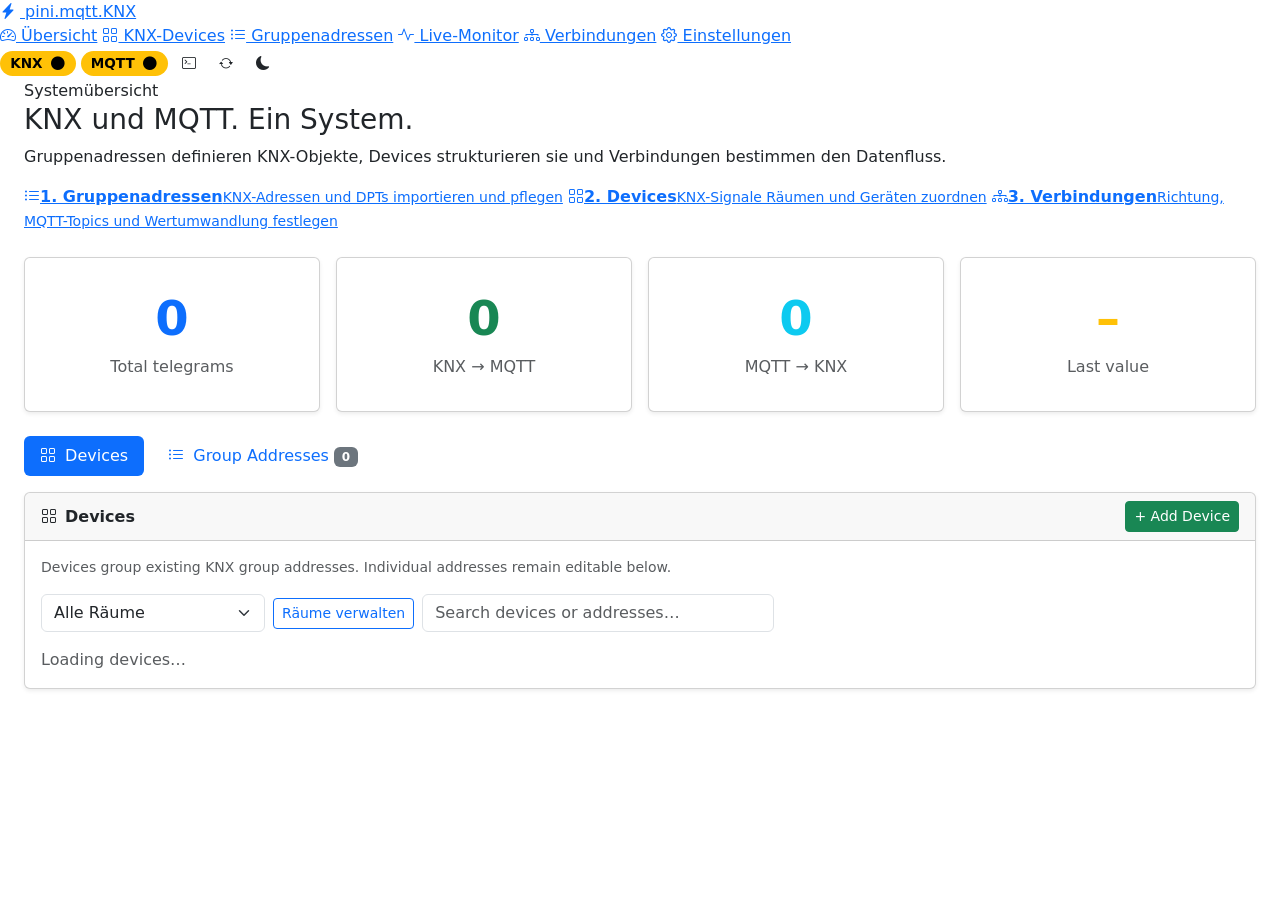
==== public/index.html @ da13eaa1 "refactor(dashboard): remove duplicate navigation actions and simplify connection status badges" ====
<!DOCTYPE html>
<html lang="en" data-bs-theme="light">
<head>
  <meta charset="UTF-8" />
  <meta name="viewport" content="width=device-width, initial-scale=1.0" />
  <meta name="theme-color" content="#212529" />
  <meta name="mobile-web-app-capable" content="yes" />
  <meta name="apple-mobile-web-app-capable" content="yes" />
  <meta name="apple-mobile-web-app-capable" content="yes" />
  <meta name="apple-mobile-web-app-status-bar-style" content="black-translucent" />
  <meta name="apple-mobile-web-app-title" content="piniMqtt4KNX" />
  <title>piniMqtt4KNX – Dashboard</title>
  <link rel="icon" type="image/svg+xml" href="/favicon.svg" />
  <link rel="apple-touch-icon" href="/favicon.svg" />
  <link rel="manifest" href="/manifest.json" />
  <!-- Same PWA start_url on every device; choose the initial view on launch. -->
  <script>
    (function () {
      const phone = window.matchMedia('(max-width: 767.98px) and (pointer: coarse)').matches;
      const standalone = window.matchMedia('(display-mode: standalone)').matches || navigator.standalone === true;
      const explicitDashboard = new URLSearchParams(location.search).has('dashboard') || Boolean(location.hash);
      if (phone && standalone && !explicitDashboard && (location.pathname === '/' || location.pathname === '/index.html')) {
        location.replace('/monitor.html');
      }
    })();
  </script>
  <!-- Restore theme before first paint to avoid flash -->
  <script>
    (function () {
      const t = localStorage.getItem('theme');
      if (t === 'dark' || (!t && window.matchMedia('(prefers-color-scheme: dark)').matches)) {
        document.documentElement.setAttribute('data-bs-theme', 'dark');
      }
    })();
  </script>
  <link
    rel="stylesheet"
    href="https://cdn.jsdelivr.net/npm/bootstrap@5.3.2/dist/css/bootstrap.min.css"
    integrity="sha384-T3c6CoIi6uLrA9TneNEoa7RxnatzjcDSCmG1MXxSR1GAsXEV/Dwwykc2MPK8M2HN"
    crossorigin="anonymous"
  />
  <link
    rel="stylesheet"
    href="https://cdn.jsdelivr.net/npm/bootstrap-icons@1.11.3/font/bootstrap-icons.min.css"
    crossorigin="anonymous"
  />
  <link rel="stylesheet" href="/app-shell.css" />
  <script src="/app-shell.js" defer></script>
  <style>
    .device-card { border: 1px solid var(--bs-border-color); border-radius: 1rem; overflow: hidden; transition: box-shadow .15s ease; }
    .device-card:hover { box-shadow: 0 .35rem 1.2rem rgba(0,0,0,.08); }
    .device-card .device-icon { display: inline-flex; width: 2.6rem; height: 2.6rem; border-radius: .8rem; align-items: center; justify-content: center; background: var(--bs-tertiary-bg); color: var(--bs-primary); font-size: 1.3rem; }
    .device-metrics { display: grid; grid-template-columns: repeat(2, minmax(0, 1fr)); gap: .75rem; }
    .device-metric { padding: 1rem; border-radius: .8rem; background: var(--bs-tertiary-bg); min-width: 0; }
    .device-metric .metric-value { font-size: clamp(1.5rem, 3vw, 2rem); font-weight: 650; line-height: 1.2; font-variant-numeric: tabular-nums; }
    .device-metric .metric-label { font-size: .78rem; color: var(--bs-secondary-color); margin-bottom: .4rem; }
    .device-card details { border-top: 1px solid var(--bs-border-color); }
    .device-card summary { cursor: pointer; padding: .7rem 1rem; color: var(--bs-secondary-color); font-size: .85rem; }
    .device-card summary:hover { background: var(--bs-tertiary-bg); }
    .device-switch-panel { border: 1px solid var(--bs-border-color); border-radius: .75rem; padding: 1rem; }
    .device-switch-feedback { font-size: .9rem; }
    .device-switch-message { min-height: 1.1rem; font-size: .78rem; }
    .device-metric .metric-header { display: flex; align-items: center; justify-content: space-between; gap: .4rem; min-height: 1.8rem; }
    .device-setpoint-edit { padding: .2rem .4rem; line-height: 1; }
    .device-setpoint-form[hidden] { display: none !important; }
    .device-setpoint-form { margin-top: .65rem; }
    .device-setpoint-form .form-control { min-width: 0; }
    .device-write-status { font-size: .75rem; min-height: 1rem; overflow-wrap: anywhere; }
    .device-setpoint-actions { display: flex; gap: .4rem; flex-wrap: wrap; align-items: center; }
    .device-card .device-detail { display: flex; gap: .5rem; align-items: center; justify-content: space-between; padding: .45rem 1rem; border-top: 1px solid var(--bs-border-color-translucent); font-size: .82rem; }
    .device-card .device-detail code { font-size: .8rem; }
    .view-tabs .nav-link { cursor: pointer; }
    .view-panel[hidden] { display: none !important; }
    .device-search { max-width: 22rem; }
    .badge-status { font-size: 0.85rem; padding: 0.4em 0.75em; }
    #traffic-body tr td:first-child {
      font-family: monospace; white-space: nowrap; font-size: 0.8rem;
    }
    .direction-knx  { color: #0d6efd; font-weight: 600; }
    .direction-mqtt { color: #198754; font-weight: 600; }
    #log-wrapper { height: calc(100dvh - 8rem); overflow-y: auto; }
    #trafficDrawer { --bs-offcanvas-width: min(960px, 100vw); }
    #trafficDrawer .offcanvas-body { min-height: 0; }
    #trafficDrawer table { min-width: 680px; }
    @media (max-width: 575.98px) { #trafficDrawer { --bs-offcanvas-width: 100vw; } }
    .table-sm td, .table-sm th { vertical-align: middle; }
    #ga-table td { font-size: 0.9rem; }
    .empty-msg { color: #6c757d; font-style: italic; }
    tr.unconfigured td { color: #6c757d; }
    tr.known-ga { background-color: rgba(13, 110, 253, 0.13); }
    tr.known-ga td:first-child { border-left: 3px solid rgba(13, 110, 253, 0.5); }
    /* Sort indicators via pseudo-element – prevents column-width shifts */
    th[data-sort] { cursor: pointer; user-select: none; white-space: nowrap; }
    th[data-sort]::after { content: '\00a0\00a0'; }
    th[data-sort][data-dir="asc"]::after  { content: ' \2191'; }
    th[data-sort][data-dir="desc"]::after { content: ' \2193'; }
    th[data-sort]:hover { --bs-table-accent-bg: rgba(255,255,255,0.2); }
    /* Fixed column widths for GA table */
    #ga-table { table-layout: fixed; }
    #ga-table col.col-addr    { width: 7rem; }
    #ga-table col.col-name    { width: 22%; }
    #ga-table col.col-dpt     { width: 4.5rem; }
    #ga-table col.col-comment { }
    #ga-table col.col-dir     { width: 3rem; }
    #ga-table col.col-routes  { width: 5rem; }
    #ga-table col.col-lastval { width: 7rem; }
    #ga-table col.col-actions { width: 5.5rem; }
    #ga-table td, #ga-table th { overflow: hidden; text-overflow: ellipsis; white-space: nowrap; }
    /* Routes list inside the modal */
    .route-row { border: 1px solid var(--bs-border-color); border-radius: 0.375rem; padding: 0.5rem; margin-bottom: 0.5rem; position: relative; }
    .route-row .btn-remove-route { position: absolute; top: 0.25rem; right: 0.25rem; }
    .repeat-icon { font-size: 0.75rem; }
  </style>
</head>
<body>

<header class="app-shell"><div class="app-shell-inner">
  <a class="app-brand" href="/"><i class="bi bi-lightning-charge-fill text-primary me-1"></i> pini.mqtt.KNX</a>
  <nav class="app-nav" aria-label="Hauptnavigation">
    <a href="/" aria-current="page"><i class="bi bi-speedometer2"></i> Übersicht</a>
    <a href="/#view-devices"><i class="bi bi-grid"></i> KNX-Devices</a>
    <a href="/#view-addresses"><i class="bi bi-list-ul"></i> Gruppenadressen</a>
    <a href="/monitor.html"><i class="bi bi-activity"></i> Live-Monitor</a>
    <a href="/routing.html"><i class="bi bi-diagram-3"></i> Verbindungen</a>
    <a href="/settings.html"><i class="bi bi-gear"></i> Einstellungen</a>
  </nav>
  <div class="app-shell-actions">
    <span id="knx-badge" class="badge rounded-pill text-bg-warning badge-status" title="KNX-Verbindung wird geprüft" aria-label="KNX: Status unbekannt">KNX <i class="bi bi-circle-fill ms-1" aria-hidden="true"></i></span>
    <span id="mqtt-badge" class="badge rounded-pill text-bg-warning badge-status" title="MQTT-Verbindung wird geprüft" aria-label="MQTT: Status unbekannt">MQTT <i class="bi bi-circle-fill ms-1" aria-hidden="true"></i></span>
    <button class="btn btn-sm" type="button" data-bs-toggle="offcanvas" data-bs-target="#trafficDrawer" aria-controls="trafficDrawer" aria-label="Live Logs" title="Live Logs"><i class="bi bi-terminal"></i></button>
    <button class="btn btn-sm" id="btn-restart-mqtt" title="MQTT neu verbinden" aria-label="MQTT neu verbinden"><i class="bi bi-arrow-repeat"></i></button>
    <button class="btn btn-sm" id="btn-dark-mode" title="Darstellung wechseln" aria-label="Darstellung wechseln"><i class="bi bi-moon-fill" id="dark-mode-icon"></i></button>
  </div>
</div></header>

<div class="container-fluid px-4">

  <div class="app-page-head"><div><div class="app-eyebrow">Systemübersicht</div><h1 class="app-page-title h3">KNX und MQTT. Ein System.</h1><p class="app-page-subtitle">Gruppenadressen definieren KNX-Objekte, Devices strukturieren sie und Verbindungen bestimmen den Datenfluss.</p></div></div>
  <nav class="app-workflow mb-4" aria-label="Konfigurationsablauf">
    <a href="/#view-addresses"><span class="step-icon"><i class="bi bi-list-ul"></i></span><span><strong>1. Gruppenadressen</strong><small>KNX-Adressen und DPTs importieren und pflegen</small></span></a>
    <a href="/#view-devices"><span class="step-icon"><i class="bi bi-grid"></i></span><span><strong>2. Devices</strong><small>KNX-Signale Räumen und Geräten zuordnen</small></span></a>
    <a href="/routing.html"><span class="step-icon"><i class="bi bi-diagram-3"></i></span><span><strong>3. Verbindungen</strong><small>Richtung, MQTT-Topics und Wertumwandlung festlegen</small></span></a>
  </nav>
  <!-- Stats -->
  <div class="row g-3 mb-4">
    <div class="col-6 col-sm-3">
      <div class="card shadow-sm text-center py-3">
        <div class="card-body">
          <h2 class="display-5 fw-bold text-primary" id="cnt-total">0</h2>
          <p class="mb-0 text-muted">Total telegrams</p>
        </div>
      </div>
    </div>
    <div class="col-6 col-sm-3">
      <div class="card shadow-sm text-center py-3">
        <div class="card-body">
          <h2 class="display-5 fw-bold text-success" id="cnt-knx2mqtt">0</h2>
          <p class="mb-0 text-muted">KNX → MQTT</p>
        </div>
      </div>
    </div>
    <div class="col-6 col-sm-3">
      <div class="card shadow-sm text-center py-3">
        <div class="card-body">
          <h2 class="display-5 fw-bold text-info" id="cnt-mqtt2knx">0</h2>
          <p class="mb-0 text-muted">MQTT → KNX</p>
        </div>
      </div>
    </div>
    <div class="col-6 col-sm-3">
      <div class="card shadow-sm text-center py-3">
        <div class="card-body">
          <h2 class="display-5 fw-bold text-warning" id="cnt-last-val">–</h2>
          <p class="mb-0 text-muted">Last value</p>
        </div>
      </div>
    </div>
  </div>

  <nav aria-label="Dashboard views" class="mb-3">
    <ul class="nav nav-pills view-tabs gap-2" role="tablist">
      <li class="nav-item" role="presentation"><button class="nav-link active" id="tab-devices" type="button" role="tab" aria-selected="true" aria-controls="view-devices"><i class="bi bi-grid me-1"></i> Devices</button></li>
      <li class="nav-item" role="presentation"><button class="nav-link" id="tab-addresses" type="button" role="tab" aria-selected="false" aria-controls="view-addresses"><i class="bi bi-list-ul me-1"></i> Group Addresses <span class="badge bg-secondary" id="ga-count">0</span></button></li>
    </ul>
  </nav>
  <section id="view-devices" class="view-panel" role="tabpanel" aria-labelledby="tab-devices">
  <!-- Device view: grouping only, never replaces individual KNX addresses -->
  <section class="card shadow-sm mb-4" aria-labelledby="devices-title">
    <div class="card-header d-flex justify-content-between align-items-center">
      <span class="fw-semibold" id="devices-title"><i class="bi bi-grid me-2"></i>Devices</span>
      <button class="btn btn-sm btn-success" id="btn-add-device">+ Add Device</button>
    </div>
    <div class="card-body">
      <p class="text-muted small mb-3">Devices group existing KNX group addresses. Individual addresses remain editable below.</p>
      <div class="d-flex flex-wrap gap-2 mb-3 align-items-center">
        <select id="room-filter" class="form-select" style="max-width:14rem" aria-label="Filter devices by room"><option value="all">Alle Räume</option><option value="unassigned">Ohne Raum</option></select>
        <button type="button" class="btn btn-sm btn-outline-primary" id="btn-manage-rooms">Räume verwalten</button>
        <input type="search" id="device-search" class="form-control device-search" placeholder="Search devices or addresses…" aria-label="Search devices">
        <span class="small text-muted" id="device-count"></span>
      </div>
      <div id="device-list" class="row g-3"><div class="col-12 text-muted">Loading devices…</div></div>
    </div>
  </section>

  </section>
  <section id="view-addresses" class="view-panel" role="tabpanel" aria-labelledby="tab-addresses" hidden>
    <div class="d-flex flex-wrap gap-2 align-items-center mb-3">
      <input type="search" id="ga-search" class="form-control device-search" placeholder="Search address, name, DPT…" aria-label="Search group addresses">
      <select id="ga-filter" class="form-select" style="max-width: 14rem" aria-label="Filter group addresses">
        <option value="all">All addresses</option>
        <option value="assigned">Assigned to devices</option>
        <option value="unassigned">Unassigned</option>
      </select>
      <span class="small text-muted" id="ga-filter-count"></span>
    </div>
  <!-- Group Addresses card -->
  <div class="row mb-4">
    <div class="col-12">
      <div class="card shadow-sm h-100">
        <div class="card-header d-flex justify-content-between align-items-center fw-semibold">
          Configured Group Addresses
          <div class="d-flex gap-2">
            <button class="btn btn-sm btn-outline-success" id="btn-import-ga">⬆ Import</button>
            <input type="file" id="ga-import-file" accept=".xml" class="d-none">
            <button class="btn btn-sm btn-success" id="btn-add-ga">+ Add</button>
          </div>
        </div>
        <div class="card-body p-0">
          <div class="table-responsive">
            <table class="table table-sm table-striped mb-0" id="ga-table">
              <colgroup>
                <col class="col-addr">
                <col class="col-name">
                <col class="col-dpt">
                <col class="col-comment">
                <col class="col-routes">
                <col class="col-device">
                <col class="col-lastval">
                <col class="col-actions">
              </colgroup>
              <thead class="table-dark">
                <tr>
                  <th data-sort="address">Address</th>
                  <th data-sort="name"   >Name</th>
                  <th data-sort="dpt"    >DPT</th>
                  <th data-sort="comment">Comment</th>
                  <th title="Im Routing Designer konfigurieren">Routing</th>
                  <th data-sort="device" title="Assigned device">Device</th>
                  <th>Last Value</th>
                  <th></th>
                </tr>
              </thead>
              <tbody id="ga-body">
                <tr><td colspan="8" class="text-center empty-msg p-3">Loading…</td></tr>
              </tbody>
            </table>
          </div>
        </div>
      </div>
    </div>
  </div>

</div><!-- /container -->

  </section>

  <!-- Live traffic drawer -->
  <div class="offcanvas offcanvas-end" tabindex="-1" id="trafficDrawer" aria-labelledby="trafficDrawerTitle">
    <div class="offcanvas-header border-bottom">
      <h5 class="offcanvas-title" id="trafficDrawerTitle"><i class="bi bi-terminal me-2"></i>Live Traffic Log</h5>
      <div class="d-flex align-items-center gap-2"><button class="btn btn-sm btn-outline-secondary" id="btn-clear">Clear</button><button type="button" class="btn-close" data-bs-dismiss="offcanvas" aria-label="Close"></button></div>
    </div>
    <div class="offcanvas-body p-0">
      <div id="log-wrapper">
        <table class="table table-sm table-hover mb-0">
          <thead class="table-dark sticky-top">
            <tr>
              <th>Timestamp</th>
              <th>Direction</th>
              <th>Name / Address</th>
              <th>MQTT Topic</th>
              <th>Value</th>
              <th></th>
            </tr>
          </thead>
          <tbody id="traffic-body">
            <tr><td colspan="6" class="text-center empty-msg p-3">Waiting for traffic…</td></tr>
          </tbody>
        </table>
      </div>
    </div>
  </div>


<!-- ETS import review: no existing GA is changed without explicit approval. -->
<div class="modal fade" id="gaImportReviewModal" tabindex="-1" aria-labelledby="gaImportReviewTitle" aria-hidden="true">
 <div class="modal-dialog modal-xl modal-dialog-scrollable"><div class="modal-content">
  <div class="modal-header"><h5 class="modal-title" id="gaImportReviewTitle">ETS-Import prüfen</h5><button type="button" class="btn-close" data-bs-dismiss="modal" aria-label="Schließen"></button></div>
  <div class="modal-body"><p class="text-muted small">Bestehende Gruppenadressen werden nur geändert, wenn du die jeweiligen Änderungen auswählst. Neue Adressen können separat übernommen werden. Nicht ausgewählte Änderungen bleiben unverändert.</p>
   <div id="ga-import-summary" class="fw-semibold mb-3"></div>
   <div class="d-flex gap-2 flex-wrap mb-3"><button type="button" class="btn btn-sm btn-outline-primary" id="ga-import-select-all">Alle Änderungen auswählen</button><button type="button" class="btn btn-sm btn-outline-secondary" id="ga-import-select-none">Alle abwählen</button></div>
   <div id="ga-import-review-list"></div><div id="ga-import-review-error" class="alert alert-danger d-none mt-3" role="alert"></div>
  </div><div class="modal-footer"><button type="button" class="btn btn-outline-secondary" data-bs-dismiss="modal">Abbrechen</button><button type="button" class="btn btn-primary" id="ga-import-apply">Ausgewählte Änderungen übernehmen</button></div>
 </div></div>
</div>

<!-- Setpoint write dialog -->
<div class="modal fade" id="setpointModal" tabindex="-1" aria-labelledby="setpointModalTitle" aria-hidden="true">
  <div class="modal-dialog modal-dialog-centered"><div class="modal-content">
    <form id="setpoint-write-form">
      <div class="modal-header"><h5 class="modal-title" id="setpointModalTitle">Setpoint</h5><button type="button" class="btn-close" data-bs-dismiss="modal" aria-label="Close"></button></div>
      <div class="modal-body">
        <label class="form-label" for="setpoint-modal-input">New setpoint</label>
        <div class="input-group"><input type="number" class="form-control" id="setpoint-modal-input" min="5" max="35" step="0.1" required><span class="input-group-text">°C</span></div>
        <div class="small text-muted mt-2" id="setpoint-modal-address"></div>
        <div class="small mt-2" id="setpoint-modal-status" role="status">KNX write will be sent; device confirmation is separate.</div>
      </div>
      <div class="modal-footer"><button type="button" class="btn btn-secondary" data-bs-dismiss="modal">Cancel</button><button type="submit" class="btn btn-primary" id="setpoint-modal-send"><i class="bi bi-send me-1"></i>Send to KNX</button></div>
    </form>
  </div></div>
</div>

<!-- Room management -->
<div class="modal fade" id="roomsModal" tabindex="-1" aria-labelledby="roomsModalTitle" aria-hidden="true">
  <div class="modal-dialog"><div class="modal-content">
    <div class="modal-header"><h5 class="modal-title" id="roomsModalTitle">Räume verwalten</h5><button type="button" class="btn-close" data-bs-dismiss="modal" aria-label="Schließen"></button></div>
    <div class="modal-body">
      <div id="rooms-error" class="alert alert-danger d-none" role="alert"></div>
      <form id="room-create-form" class="d-flex gap-2 mb-3">
        <input id="room-name" class="form-control" maxlength="120" required placeholder="Neuer Raum, z. B. Badezimmer" aria-label="Raumname">
        <button class="btn btn-primary" type="submit">Anlegen</button>
      </form>
      <div id="rooms-list"></div>
    </div>
  </div></div>
</div>

<!-- Device editor -->
<div class="modal fade" id="deviceModal" tabindex="-1" aria-labelledby="deviceModalTitle" aria-hidden="true">
  <div class="modal-dialog"><div class="modal-content">
    <div class="modal-header"><h5 class="modal-title" id="deviceModalTitle">Add Device</h5><button type="button" class="btn-close" data-bs-dismiss="modal" aria-label="Close"></button></div>
    <div class="modal-body">
      <div class="alert alert-danger d-none" id="device-error" role="alert"></div>
      <label class="form-label" for="device-name">Device name</label>
      <input class="form-control mb-3" id="device-name" maxlength="120" placeholder="e.g. Office heating">
      <label class="form-label" for="device-room">Raum</label>
      <select class="form-select mb-3" id="device-room"><option value="">Ohne Raum</option></select>
      <label class="form-label" for="device-template">Template</label>
      <select class="form-select mb-3" id="device-template"></select>
      <div id="device-objects"></div>
      <p class="small text-muted mt-2 mb-0">Select existing group addresses explicitly. No sequential address assumptions or automatic changes to DPT. Routing directions are configured in the Routing Designer.</p>
    </div>
    <div class="modal-footer justify-content-between">
      <button type="button" class="btn btn-outline-danger d-none" id="btn-delete-device-dialog"><i class="bi bi-trash me-1"></i>Delete device</button>
      <div class="d-flex gap-2 ms-auto"><button class="btn btn-secondary" data-bs-dismiss="modal">Cancel</button><button class="btn btn-primary" id="btn-save-device">Save Device</button></div>
    </div>
  </div></div>
</div>

<!-- Add / Edit Group Address Modal -->
<div class="modal fade" id="gaModal" tabindex="-1" aria-labelledby="gaModalTitle" aria-hidden="true">
  <div class="modal-dialog modal-lg">
    <div class="modal-content">
      <div class="modal-header">
        <h5 class="modal-title" id="gaModalTitle">Add Group Address</h5>
        <button type="button" class="btn-close" data-bs-dismiss="modal" aria-label="Close"></button>
      </div>
      <div class="modal-body">
        <div id="ga-form-error" class="alert alert-danger d-none"></div>
        <div class="mb-3">
          <label for="ga-address" class="form-label">Address <span class="text-danger">*</span></label>
          <input type="text" class="form-control" id="ga-address" placeholder="e.g. 9/0/1">
        </div>
        <div class="mb-3">
          <label for="ga-name" class="form-label">Name</label>
          <input type="text" class="form-control" id="ga-name" placeholder="e.g. Living Room Light">
        </div>
        <div class="mb-3">
          <label for="ga-dpt" class="form-label">DPT</label>
          <input type="text" class="form-control" id="ga-dpt" placeholder="e.g. 1.001">
        </div>
        <div class="mb-3">
          <label for="ga-comment" class="form-label">Comment</label>
          <input type="text" class="form-control" id="ga-comment" placeholder="Optional note">
        </div>
      </div>
      <div class="modal-footer">      </div>
      <div class="modal-footer">
        <button type="button" class="btn btn-secondary" data-bs-dismiss="modal">Cancel</button>
        <button type="button" class="btn btn-primary" id="btn-save-ga">Save</button>
      </div>
    </div>
  </div>
</div>

<script
  src="https://cdn.jsdelivr.net/npm/bootstrap@5.3.2/dist/js/bootstrap.bundle.min.js"
  integrity="sha384-C6RzsynM9kWDrMNeT87bh95OGNyZPhcTNXj1NW7RuBCsyN/o0jlpcV8Qyq46cDfL"
  crossorigin="anonymous"
></script>
<script src="/socket.io/socket.io.js"></script>
<script>
  const socket = io();

  // ── Helpers ─────────────────────────────────────────────────────────────────
  function escHtml(str) {
    return String(str)
      .replace(/&/g, '&amp;')
      .replace(/</g, '&lt;')
      .replace(/>/g, '&gt;')
      .replace(/"/g, '&quot;');
  }

  /** Format a decoded value for display, adding units based on DPT. */
  function formatValue(value, dpt) {
    if (!dpt) return String(value);
    const [major, minor] = String(dpt).split('.');
    if (major === '1') return value; // semantic label already assigned by server
    if (major === '9') {
      const unit = minor === '001' ? ' °C'
                 : minor === '002' ? ' K'
                 : minor === '003' ? ' °C/h'
                 : minor === '004' ? ' lux'
                 : minor === '005' ? ' m/s'
                 : minor === '006' ? ' Pa'
                 : minor === '007' ? ' %'
                 : minor === '008' ? ' ppm'
                 : '';
      return value + unit;
    }
    return String(value);
  }

  // ── Counters ─────────────────────────────────────────────────────────────────
  let total = 0, knx2mqtt = 0, mqtt2knx = 0;

  function updateCounters(entry) {
    total++;
    if (entry.direction === 'KNX→MQTT') knx2mqtt++;
    if (entry.direction === 'MQTT→KNX') mqtt2knx++;
    document.getElementById('cnt-total').textContent    = total;
    document.getElementById('cnt-knx2mqtt').textContent = knx2mqtt;
    document.getElementById('cnt-mqtt2knx').textContent = mqtt2knx;
    document.getElementById('cnt-last-val').textContent = formatValue(entry.value, entry.dpt);
  }

  // ── Traffic rows ──────────────────────────────────────────────────────────────
  const tbody = document.getElementById('traffic-body');
  let hasRows = false;

  function appendRow(entry) {
    if (!hasRows) { tbody.innerHTML = ''; hasRows = true; }
    const ts       = new Date(entry.timestamp).toLocaleTimeString();
    const dirClass = entry.direction === 'KNX→MQTT' ? 'direction-knx' : 'direction-mqtt';
    const isConf   = entry.configured !== false;
    const tr       = document.createElement('tr');
    if (!isConf) tr.classList.add('unconfigured');
    else         tr.classList.add('known-ga');
    tr.innerHTML = `
      <td>${escHtml(ts)}</td>
      <td><span class="${dirClass}">${escHtml(entry.direction)}</span></td>
      <td>
        ${isConf ? escHtml(entry.name || entry.address) : '<em>' + escHtml(entry.address) + '</em>'}
        <br><small class="text-muted">${escHtml(entry.address)}</small>
      </td>
      <td><code>${escHtml(entry.topic)}</code></td>
      <td><strong>${escHtml(formatValue(String(entry.value), entry.dpt))}</strong></td>
      <td>${!isConf ? '<button class="btn btn-sm btn-outline-primary btn-add-from-traffic" data-address="' + escHtml(entry.address) + '">+ Add</button>' : ''}</td>
    `;
    tbody.prepend(tr);
    while (tbody.rows.length > 200) tbody.deleteRow(tbody.rows.length - 1);
  }

  // Delegate "Add to config" clicks from the traffic log
  tbody.addEventListener('click', (e) => {
    const btn = e.target.closest('.btn-add-from-traffic');
    if (btn) openModal(btn.dataset.address);
  });

  // ── Status badges ─────────────────────────────────────────────────────────────
  function updateBadge(service, connected) {
    const el = document.getElementById(service.toLowerCase() + '-badge');
    if (!el) return;
    el.innerHTML = `${service} <i class="bi bi-circle-fill ms-1" aria-hidden="true"></i>`;
    el.className = `badge rounded-pill badge-status ${connected ? 'text-bg-success' : 'text-bg-danger'}`;
    el.title = `${service}: ${connected ? 'Verbunden' : 'Getrennt'}`;
    el.setAttribute('aria-label', el.title);
  }

  // ── Group addresses table ─────────────────────────────────────────────────────
  let configuredGAs = [];
  const pendingGAValues = new Map();
  let sortCol = 'address';
  let sortDir = 1; // 1 = asc, -1 = desc

  function assignedDevices(address) {
    return devices.flatMap(d => Object.entries(d.addresses || {}).filter(([, ga]) => ga === address).map(([key]) => ({ id: d.id, name: d.name, role: (deviceTemplates.find(t => t.id === d.templateId)?.objects || []).find(o => o.key === key)?.label || key })));
  }

  // Conservative, read-only device suggestions. Never create or modify devices automatically.
  function gaBaseName(name) {
    return String(name || '').replace(/(?:[\s_-]+(?:play\s*\/\s*stop|auf\s*\/\s*ab|stopp\s*\/\s*schritt|stopp|position|an\s*\/\s*aus|schaltbefehl|schalten|schaltstatus|dimmen\s+(?:relativ|absolut)|dimmwert|helligkeitswert|helligkeit|wert|status|rückmeldung|rueckmeldung|feedback|command|ein\s*\/\s*aus|on\s*\/\s*off))\s*$/i, '').trim();
  }
  function gaPosition(address) {
    const parts = String(address).split('/').map(Number);
    return parts.length === 3 && parts.every(Number.isInteger) ? parts : null;
  }
  function gaNeighbor(a, b) {
    const x = gaPosition(a), y = gaPosition(b);
    return !!(x && y && x[0] === y[0] && x[1] === y[1] && Math.abs(x[2] - y[2]) === 1);
  }
  function gaDirectionMatches(ga, obj) {
    return !ga.dpt || ga.dpt === obj.dpt || (obj.key === 'stop' && ['1.017', '1.009'].includes(ga.dpt));
  }
  function suggestDeviceForGA(ga) {
    if (assignedDevices(ga.address).length || !deviceTemplates.length) return null;
    const occupied = new Set(devices.flatMap(d => Object.values(d.addresses || {})));
    const base = gaBaseName(ga.name);
    // System telegrams have independent names: match the exact known GA
    // functions and DPTs, never by adjacent address alone.
    const systemTemplate=deviceTemplates.find(t=>t.id==='system');
    if(systemTemplate){
      const patterns={
        date:/^datum$/i,
        time:/^uhrzeit$/i,
        dateTime:/^datum\s*\/\s*uhrzeit$/i,
        dayNight:/^tag\s*\/\s*nacht$/i
      };
      const matches={};
      for(const obj of systemTemplate.objects){
        const found=configuredGAs.filter(g=>!occupied.has(g.address)&&patterns[obj.key].test((g.name||'').trim())&&gaDirectionMatches(g,obj));
        if(found.length===1)matches[obj.key]=found[0].address;
      }
      if(Object.keys(matches).length===4&&new Set(Object.values(matches)).size===4)
        return {templateId:'system',templateName:systemTemplate.name,name:'System',addresses:matches,score:100};
    }
    if (!base || base === ga.name && !/\s/.test(base)) return null;
    // BigAssFan uses two independent command/status pairs. Match by signal
    // name and DPT, never by adjacency (the light status may skip an address).
    const fanTemplate=deviceTemplates.find(t=>t.id==='bigassfan');
    if(fanTemplate && /^bigassfan(?:\b|\s|$)/i.test(base)){
      const group=configuredGAs.filter(g=>!occupied.has(g.address)&&/^bigassfan\b/i.test(g.name||''));
      const signalPatterns={
        fanCommand:/^bigassfan\s+power$/i,
        fanStatus:/^bigassfan\s+power\s+status$/i,
        lightCommand:/^bigassfan\s+light$/i,
        lightStatus:/^bigassfan\s+light\s+status$/i
      };
      const matches={};
      for(const obj of fanTemplate.objects){
        const found=group.filter(g=>signalPatterns[obj.key].test((g.name||'').trim())&&gaDirectionMatches(g,obj));
        if(found.length===1)matches[obj.key]=found[0].address;
      }
      if(Object.keys(matches).length===4&&new Set(Object.values(matches)).size===4)
        return {templateId:'bigassfan',templateName:fanTemplate.name,name:'BigAssFan',addresses:matches,score:100};
    }
    const shutterTemplate=deviceTemplates.find(t=>t.id==='roller-shutter');
    if(shutterTemplate){
      const group=configuredGAs.filter(g=>!occupied.has(g.address)&&gaBaseName(g.name).toLowerCase()===base.toLowerCase());
      const patterns={upDown:/auf.ab/i,stop:/stopp/i,position:/position/i};
      const matches={};
      for(const object of shutterTemplate.objects){
        const found=group.filter(g=>patterns[object.key].test(g.name||'')&&gaDirectionMatches(g,object));
        if(found.length===1)matches[object.key]=found[0].address;
      }
      if(Object.keys(matches).length===3&&new Set(Object.values(matches)).size===3)
        return {templateId:'roller-shutter',templateName:shutterTemplate.name,name:base,addresses:matches,score:100};
    }
    // Absolute dimmers share DPTs across command and status; names disambiguate.
    const absoluteTemplate=deviceTemplates.find(t=>t.id==='dimmer-absolute');
    if(absoluteTemplate){
      const group=configuredGAs.filter(g=>!occupied.has(g.address)&&gaBaseName(g.name).toLowerCase()===base.toLowerCase());
      const patterns={
        command:/(?:^|\s)(?:an\s*\/\s*aus|schalten|schaltbefehl)$/i,
        dimAbsolute:/(?:^|\s)(?:dimmen\s+absolut|dimmwert)$/i,
        status:/(?:^|\s)(?:status|schaltstatus)$/i,
        brightness:/(?:^|\s)(?:wert|helligkeitswert|helligkeit)$/i
      };
      const matches={};
      for(const obj of absoluteTemplate.objects){
        const found=group.filter(g=>patterns[obj.key].test((g.name||'').trim())&&gaDirectionMatches(g,obj));
        if(found.length===1)matches[obj.key]=found[0].address;
      }
      if(Object.keys(matches).length===4&&new Set(Object.values(matches)).size===4)
        return {templateId:'dimmer-absolute',templateName:absoluteTemplate.name,name:base,addresses:matches,score:100};
    }
    // Prefer a complete four-address dimmer block over the generic switch
    // and Sonos templates when all KNX datapoint types and names agree.
    const dimmerTemplate=deviceTemplates.find(t=>t.id==='dimmer');
    if(dimmerTemplate){
      const matches={};
      const pattern=/\b(dimm|helligkeit|wert)\b/i;
      const group=configuredGAs.filter(g=>!occupied.has(g.address)&&gaBaseName(g.name).toLowerCase()===base.toLowerCase());
      for(const object of dimmerTemplate.objects){
        const candidates=group.filter(g=>gaDirectionMatches(g,object));
        if(candidates.length===1)matches[object.key]=candidates[0].address;
      }
      const dimmingNamed=group.some(g=>/dimm/i.test(g.name||''));
      if(dimmingNamed&&Object.keys(matches).length===4&&new Set(Object.values(matches)).size===4)
        return {templateId:'dimmer',templateName:dimmerTemplate.name,name:base,addresses:matches,score:100};
    }
    const candidates = [];
    for (const tpl of deviceTemplates) {
      const required = tpl.objects.filter(o => !o.optional);
      if (required.length < 2) continue;
      for (const object of required) {
        if (!gaDirectionMatches(ga, object)) continue;
        const matches = { [object.key]: ga.address };
        let score = 0;
        let valid = true;
        for (const other of required.filter(o => o.key !== object.key)) {
          const possibilities = configuredGAs.filter(g => g.address !== ga.address && !occupied.has(g.address) && gaDirectionMatches(g, other))
            .map(g => {
              const otherBase = gaBaseName(g.name);
              const sameName = otherBase && otherBase.toLowerCase() === base.toLowerCase();
              const adjacent = gaNeighbor(ga.address, g.address);
              return { ga: g, sameName, adjacent, points: (sameName ? 5 : 0) + (adjacent ? 2 : 0) };
            }).filter(m => m.sameName && m.points >= 5).sort((a, b) => b.points - a.points);
          if (!possibilities.length) { valid = false; break; }
          matches[other.key] = possibilities[0].ga.address;
          score += possibilities[0].points;
        }
        if (valid && new Set(Object.values(matches)).size === required.length) candidates.push({ templateId: tpl.id, templateName: tpl.name, name: base, addresses: matches, score });
      }
    }
    candidates.sort((a, b) => b.score - a.score);
    // Sonos extends Switch with optional volume signals. Both templates can
    // match the same command/status pair; prefer Sonos only for Sonos-like names
    // or when the corresponding volume addresses exist.
    const isSonos=/sonos/i.test(base)||configuredGAs.some(g=>/volume|lautstärke/i.test(g.name||'')&&gaBaseName(g.name).toLowerCase()===base.toLowerCase());
    for(const candidate of candidates){
      if(candidate.templateId===(isSonos?'sonos':'switch'))candidate.score+=1;
    }
    candidates.sort((a,b)=>b.score-a.score);
    return candidates.length && (candidates.length===1||candidates[0].score>candidates[1].score)?candidates[0]:null;
  }

  function sortedGAs() {
    if (!sortCol) return configuredGAs.slice();
    return configuredGAs.slice().sort((a, b) => {
      if (sortCol === 'address') {
        const aParts = gaPosition(a.address), bParts = gaPosition(b.address);
        if (aParts && bParts) {
          for (let i = 0; i < 3; i++) {
            if (aParts[i] !== bParts[i]) return (aParts[i] - bParts[i]) * sortDir;
          }
          return 0;
        }
        if (aParts) return -sortDir;
        if (bParts) return sortDir;
      }
      const av = String(sortCol === 'device' ? assignedDevices(a.address).map(d => d.name).join(', ') : a[sortCol] || '').toLowerCase();
      const bv = String(sortCol === 'device' ? assignedDevices(b.address).map(d => d.name).join(', ') : b[sortCol] || '').toLowerCase();
      return av < bv ? -sortDir : av > bv ? sortDir : 0;
    });
  }

  
  function renderGATable(addresses) {
    configuredGAs = addresses;
    renderDevices();
    const gaBody = document.getElementById('ga-body');
    const search = document.getElementById('ga-search').value.trim().toLowerCase();
    const filter = document.getElementById('ga-filter').value;
    const assigned = new Set(devices.flatMap(d => Object.values(d.addresses || {})));
    const sorted = sortedGAs().filter(ga => {
      if (filter === 'assigned' && !assigned.has(ga.address)) return false;
      if (filter === 'unassigned' && assigned.has(ga.address)) return false;
      return [ga.address, ga.name, ga.dpt, ga.comment, ...assignedDevices(ga.address).flatMap(d => [d.name, d.role])].some(v => String(v || '').toLowerCase().includes(search));
    });
    document.getElementById('ga-count').textContent = configuredGAs.length;
    document.getElementById('ga-filter-count').textContent = sorted.length + ' of ' + configuredGAs.length;
    if (!sorted.length) {
      gaBody.innerHTML = '<tr><td colspan="9" class="text-center empty-msg p-3">No group addresses configured.</td></tr>';
      return;
    }
    // Use real rowspan for contiguous visible rows. Recreate the per-row zebra
    // background inside each spanning cell after layout.
    const deviceGroups = sorted.map(ga => {
      const assigned = assignedDevices(ga.address);
      // Configured mappings must stay visible on every row: each GA has a distinct object role.
      if (assigned.length) return null;
      const suggestion = suggestDeviceForGA(ga);
      return suggestion ? { key: 'suggested:' + suggestion.templateId + ':' + suggestion.name.toLowerCase() + ':' + Object.entries(suggestion.addresses).sort().map(([k, v]) => k + '=' + v).join('|'), kind: 'suggested' } : null;
    });
    const spans = sorted.map(() => 1);
    for (let i = 0; i < sorted.length;) {
      const group = deviceGroups[i];
      if (!group) { i++; continue; }
      let end = i + 1;
      while (end < sorted.length && deviceGroups[end] && deviceGroups[end].key === group.key) end++;
      spans[i] = end - i;
      for (let j = i + 1; j < end; j++) spans[j] = 0;
      i = end;
    }
    gaBody.innerHTML = sorted.map((ga, rowIndex) => {
      const routesBadge = `<a class="badge bg-info text-dark text-decoration-none" href="/routing.html?ga=${encodeURIComponent(ga.address)}" title="Im Routing Designer anzeigen">Designer</a>`;
      const repeatBadge = '';
      const assignments = assignedDevices(ga.address);
      const suggestion = assignments.length ? null : suggestDeviceForGA(ga);
      const deviceCell = assignments.length ? assignments.map(d => `<div><span class="fw-semibold">${escHtml(d.name)}</span><span class="small text-muted ms-1">(${escHtml(d.role)})</span></div>`).join('') : suggestion ? `<button type="button" class="btn btn-sm btn-primary btn-suggest-device" data-address="${escHtml(ga.address)}" title="Review suggested device mapping"><i class="bi bi-lightbulb me-1"></i>${escHtml(suggestion.templateName)}</button>` : '<span class="text-muted">–</span>';
      return `
      <tr>
        <td><code>${escHtml(ga.address)}</code></td>
        <td>${escHtml(ga.name || '')}</td>
        <td><small>${escHtml(ga.dpt || '')}</small></td>
        <td><small class="text-muted">${escHtml(ga.comment || '')}</small></td>
        <td>${routesBadge}${repeatBadge}</td>
        ${spans[rowIndex] ? `<td rowspan="${spans[rowIndex]}" class="align-middle text-center ga-device-cell">${deviceCell}</td>` : ''}
        <td class="ga-last-value"><strong>${escHtml(ga.lastValue !== undefined && ga.lastValue !== null ? formatValue(ga.lastValue, ga.dpt) : '–')}</strong></td>
        <td class="text-end text-nowrap">
          <button class="btn btn-sm btn-outline-secondary btn-edit-ga me-1" data-address="${escHtml(ga.address)}" aria-label="Edit"><i class="bi bi-pencil-fill"></i></button>
          <button class="btn btn-sm btn-outline-danger btn-delete-ga"       data-address="${escHtml(ga.address)}" aria-label="Delete"><i class="bi bi-trash-fill"></i></button>
        </td>
      </tr>
    `;
    }).join('');
    // Bootstrap stripes are painted on individual cells; a rowspan would otherwise
    // inherit only the first row's stripe. Build matching stripe bands using actual
    // rendered row heights, including when filtering or sorting changes the order.
    for (const cell of gaBody.querySelectorAll('td.ga-device-cell[rowspan]')) {
      const count = Number(cell.rowSpan);
      if (count < 2) continue;
      const rows = Array.from(gaBody.rows);
      const first = rows.indexOf(cell.parentElement);
      if (first < 0) continue;
      let offset = 0;
      const stops = [];
      for (let i = first; i < Math.min(first + count, rows.length); i++) {
        const height = rows[i].getBoundingClientRect().height;
        const stripe = i % 2 === 0 ? 'var(--bs-table-striped-bg)' : 'transparent';
        stops.push(stripe + ' ' + offset + 'px', stripe + ' ' + (offset + height) + 'px');
        offset += height;
      }
      // Bootstrap table stripes are drawn with an inset box-shadow, which otherwise
      // paints over our gradient. Override it with !important for rowspan cells only.
      cell.style.setProperty('box-shadow', 'none', 'important');
      cell.style.setProperty('background-color', 'var(--bs-table-bg)', 'important');
      cell.style.backgroundImage = 'linear-gradient(to bottom, ' + stops.join(', ') + ')';
    }
  }

  // ── GA table column sorting ───────────────────────────────────────────────────
  function updateSortIndicators() {
    document.querySelectorAll('#ga-table thead th[data-sort]').forEach((th) => {
      if (th.dataset.sort === sortCol) {
        th.dataset.dir = sortDir === 1 ? 'asc' : 'desc';
      } else {
        delete th.dataset.dir;
      }
    });
  }

  document.querySelectorAll('#ga-table thead th[data-sort]').forEach((th) => {
    th.addEventListener('click', () => {
      const col = th.dataset.sort;
      if (sortCol === col) { sortDir *= -1; }
      else { sortCol = col; sortDir = 1; }
      updateSortIndicators();
      renderGATable(configuredGAs);
    });
  });

  updateSortIndicators();

  /** Update the Last Value cell for a GA row without re-rendering the whole table. */
  function updateGALastValue(entry) {
    const ga = configuredGAs.find(g => g.address === entry.address);
    if (ga) ga.lastValue = entry.value;
    // Find the row whose first cell contains the matching address
    const rows = document.getElementById('ga-body').rows;
    for (const row of rows) {
      const codeEl = row.cells[0] && row.cells[0].querySelector('code');
      if (codeEl && codeEl.textContent === entry.address) {
        // Update the in-memory GA object so modal edits reflect current DPT
        // Rowspans change cell indexes; select by class instead.
        const cell = row.querySelector('.ga-last-value');
        if (cell) cell.innerHTML = `<strong>${escHtml(formatValue(entry.value, entry.dpt))}</strong>`;
        break;
      }
    }
    renderDevices();
  }

  document.getElementById('ga-body').addEventListener('click', e => {
    const button = e.target.closest('.btn-suggest-device');
    if (!button) return;
    const ga = configuredGAs.find(g => g.address === button.dataset.address);
    const suggestion = ga && suggestDeviceForGA(ga);
    if (!suggestion) return;
    openDeviceEditor();
    document.getElementById('device-name').value = suggestion.name;
    deviceTemplateSelect.value = suggestion.templateId;
    renderDeviceFields(suggestion.addresses);
  });

  // Delegate edit / delete clicks in the GA table
  document.getElementById('ga-body').addEventListener('click', (e) => {
    const editBtn   = e.target.closest('.btn-edit-ga');
    const deleteBtn = e.target.closest('.btn-delete-ga');
    if (editBtn)   openModal(editBtn.dataset.address, true);
    if (deleteBtn) deleteGA(deleteBtn.dataset.address);
  });

  function deleteGA(address) {
    if (!confirm(`Remove group address ${address} from the configuration?`)) return;
    fetch('/api/groupaddresses/' + encodeURIComponent(address), { method: 'DELETE' })
      .catch((err) => console.error('Delete GA failed:', err));
  }

  // ── Add / Edit modal ──────────────────────────────────────────────────────────
  const gaModal      = new bootstrap.Modal(document.getElementById('gaModal'));
  const addrInput    = document.getElementById('ga-address');
  const nameInput    = document.getElementById('ga-name');
  const dptInput     = document.getElementById('ga-dpt');
  const commentInput = document.getElementById('ga-comment');
  const formError    = document.getElementById('ga-form-error');

  function openModal(prefillAddress, editMode) {
    formError.classList.add('d-none');
    const ga = editMode ? configuredGAs.find((g) => g.address === prefillAddress) : null;
    document.getElementById('gaModalTitle').textContent = ga ? 'Edit Group Address' : 'Add Group Address';
    addrInput.value    = prefillAddress || '';
    addrInput.readOnly = Boolean(ga);
    nameInput.value    = ga ? (ga.name    || '') : '';
    dptInput.value     = ga ? (ga.dpt     || '') : '';
    commentInput.value = ga ? (ga.comment || '') : '';
    gaModal.show();
    if (!addrInput.readOnly) addrInput.focus();
  }


  document.getElementById('btn-add-ga').addEventListener('click', () => openModal(''));

  // ── ETS XML Import ────────────────────────────────────────────────────────────
  /**
   * Convert an ETS DPT string such as "DPST-1-8" or "DPT-1" to the internal
   * dotted format used by this app ("1.008" or "1.001").
   */
  function etsDptToDotted(raw) {
    if (!raw) return '';
    const dpst = raw.match(/^DPST-(\d+)-(\d+)$/i);
    if (dpst) return `${dpst[1]}.${dpst[2].padStart(3, '0')}`;
    const dpt  = raw.match(/^DPT-(\d+)$/i);
    if (dpt)  return `${dpt[1]}.001`;
    return raw; // already in another format – pass through
  }

  /** Parse an ETS GroupAddress-Export XML string and return an array of GA objects. */
  function parseETSXml(xmlText) {
    const parser = new DOMParser();
    const doc = parser.parseFromString(xmlText, 'text/xml');
    const parseErr = doc.querySelector('parsererror');
    if (parseErr) throw new Error('Invalid XML: ' + (parseErr.textContent.trim().split('\n')[0] || 'parse error'));
    const results = [];
    doc.querySelectorAll('GroupAddress').forEach((el) => {
      const address = el.getAttribute('Address') || '';
      if (!address) return;
      results.push({
        address,
        name:    el.getAttribute('Name')    || '',
        dpt:     etsDptToDotted(el.getAttribute('DPTs') || ''),
        comment: '',
      });
    });
    return results;
  }

  const importFileInput = document.getElementById('ga-import-file');
  const gaImportModal = new bootstrap.Modal(document.getElementById('gaImportReviewModal'));
  let importCandidates = [];
  let importSnapshot = [];
  let importSelection = new Set();

  document.getElementById('btn-import-ga').addEventListener('click', () => {
    importFileInput.value = '';
    importFileInput.click();
  });

  function reviewImport(addresses) {
    const existing = new Map(configuredGAs.map(ga => [ga.address, ga]));
    const unique = new Set();
    if (addresses.some(ga => { if (unique.has(ga.address)) return true; unique.add(ga.address); return false; })) {
      throw new Error('Die ETS-Datei enthält doppelte Gruppenadressen.');
    }
    importCandidates = [];
    importSnapshot = [];
    for (const ga of addresses) {
      const old = existing.get(ga.address);
      const changes = [];
      if (old) {
        for (const field of ['name', 'dpt']) {
          // Empty/missing ETS attributes are not a request to erase existing data.
          if (ga[field] && ga[field] !== (old[field] || '')) {
            changes.push({ field, before: old[field] || '', after: ga[field] });
          }
        }
      }
      if (!old || changes.length) {
        importCandidates.push({ address: ga.address, name: ga.name, dpt: ga.dpt, old, changes });
        importSnapshot.push(old ? { address: ga.address, name: old.name || '', dpt: old.dpt || '', comment: old.comment || '' } : { address: ga.address });
      }
    }
    importSelection = new Set(importCandidates.map((_, i) => i));
    const newCount = importCandidates.filter(c => !c.old).length;
    const changedCount = importCandidates.length - newCount;
    document.getElementById('ga-import-summary').textContent =
      addresses.length + ' importierte Adressen · ' + newCount + ' neu · ' + changedCount + ' mit Änderungen · ' + (addresses.length - importCandidates.length) + ' unverändert';
    document.getElementById('ga-import-review-error').classList.add('d-none');
    renderImportReview();
    gaImportModal.show();
  }

  function renderImportReview() {
    const list = document.getElementById('ga-import-review-list');
    list.innerHTML = importCandidates.length ? importCandidates.map((candidate, i) => {
      const checked = importSelection.has(i) ? 'checked' : '';
      const description = candidate.old
        ? candidate.changes.map(change => '<div class="small mt-1"><strong>' + escHtml(change.field === 'dpt' ? 'DPT' : 'Name') + ':</strong> <del class="text-muted">' + escHtml(change.before || '(leer)') + '</del> → <strong>' + escHtml(change.after) + '</strong></div>').join('')
        : '<div class="small text-success">Neue Gruppenadresse · Name: ' + escHtml(candidate.name || '(leer)') + '</div>';
      return '<label class="d-flex gap-3 align-items-start border rounded p-3 mb-2" style="cursor:pointer"><input type="checkbox" class="form-check-input mt-1" data-import-index="' + i + '" ' + checked + '><span><strong>' + escHtml(candidate.address) + '</strong> <span class="badge ' + (candidate.old ? 'text-bg-warning' : 'text-bg-success') + '">' + (candidate.old ? 'Änderung' : 'Neu') + '</span>' + description + '</span></label>';
    }).join('') : '<p class="text-muted">Keine Änderungen erkannt. Bestehende Gruppenadressen bleiben unverändert.</p>';
    document.getElementById('ga-import-apply').disabled = !importSelection.size;
  }
  document.getElementById('ga-import-review-list').addEventListener('change', event => {
    const checkbox = event.target.closest('[data-import-index]');
    if (!checkbox) return;
    const i = Number(checkbox.dataset.importIndex);
    if (checkbox.checked) importSelection.add(i); else importSelection.delete(i);
    document.getElementById('ga-import-apply').disabled = !importSelection.size;
  });
  document.getElementById('ga-import-select-all').addEventListener('click', () => { importSelection = new Set(importCandidates.map((_, i) => i)); renderImportReview(); });
  document.getElementById('ga-import-select-none').addEventListener('click', () => { importSelection.clear(); renderImportReview(); });

  importFileInput.addEventListener('change', () => {
    const file = importFileInput.files[0];
    if (!file) return;
    const reader = new FileReader();
    reader.onload = event => {
      try {
        const addresses = parseETSXml(event.target.result);
        if (!addresses.length) throw new Error('Keine Gruppenadressen in der Datei gefunden.');
        reviewImport(addresses);
      } catch (err) { alert('Import fehlgeschlagen: ' + err.message); }
    };
    reader.onerror = () => alert('ETS-Datei konnte nicht gelesen werden.');
    reader.readAsText(file);
  });

  document.getElementById('ga-import-apply').addEventListener('click', async () => {
    const button = document.getElementById('ga-import-apply');
    const error = document.getElementById('ga-import-review-error');
    const chosen = importCandidates.filter((_, i) => importSelection.has(i));
    if (!chosen.length) return;
    const addresses = chosen.map(candidate => {
      if (!candidate.old) return { address: candidate.address, name: candidate.name || '', dpt: candidate.dpt || '' };
      const patch = { address: candidate.address };
      candidate.changes.forEach(change => { patch[change.field] = change.after; });
      return patch;
    });
    const expected = chosen.map(candidate => candidate.old
      ? { address: candidate.address, name: candidate.old.name || '', dpt: candidate.old.dpt || '', comment: candidate.old.comment || '' }
      : { address: candidate.address });
    button.disabled = true;
    error.classList.add('d-none');
    try {
      const response = await fetch('/api/groupaddresses/import', { method: 'POST', headers: { 'Content-Type': 'application/json' }, body: JSON.stringify({ addresses, expected }) });
      const result = await response.json();
      if (!response.ok) throw new Error(result.error || 'HTTP ' + response.status);
      gaImportModal.hide();
      alert('ETS-Import abgeschlossen: ' + result.added + ' neu, ' + result.updated + ' geändert.');
    } catch (err) {
      error.textContent = 'Import nicht durchgeführt: ' + err.message;
      error.classList.remove('d-none');
    } finally { button.disabled = !importSelection.size; }
  });

  document.getElementById('btn-save-ga').addEventListener('click', () => {
    const address = addrInput.value.trim();
    if (!address) {
      formError.textContent = 'Address is required.';
      formError.classList.remove('d-none');
      return;
    }
    const body = {
      address,
      name:      nameInput.value.trim(),
      dpt:       dptInput.value.trim(),
      comment:   commentInput.value.trim(),
    };
    fetch('/api/groupaddresses', {
      method:  'POST',
      headers: { 'Content-Type': 'application/json' },
      body:    JSON.stringify(body),
    })
      .then((r) => { if (!r.ok) throw new Error(r.statusText); return r.json(); })
      .then(() => gaModal.hide())
      .catch((err) => {
        formError.textContent = 'Save failed: ' + err.message;
        formError.classList.remove('d-none');
      });
  });

  // ── Socket events ─────────────────────────────────────────────────────────────
  socket.on('init', (log) => {
    log.forEach((entry) => { appendRow(entry); updateCounters(entry); });
  });

  socket.on('traffic', (entry) => {
    appendRow(entry);
    updateCounters(entry);
    // Value updates arrive separately via ga-value; traffic remains log-only.
  });

  socket.on('status', ({ service, connected }) => updateBadge(service, connected));

  socket.on('groupaddresses', addresses => { renderGATable(addresses);  });
  socket.on('ga-value', ({ address, value, confirmed }) => {
    if (confirmed) {
      pendingGAValues.delete(address);
      updateGALastValue({ address, value });
    } else {
      pendingGAValues.set(address, value);
      renderDevices();
    }
  });
  socket.on('value-snapshot', ({ values, pending }) => {
    pendingGAValues.clear();
    Object.entries(pending || {}).forEach(([address, value]) => pendingGAValues.set(address, value));
    Object.entries(values || {}).forEach(([address, value]) => {
      const ga = configuredGAs.find(g => g.address === address);
      if (ga) ga.lastValue = value;
    });
    renderDevices();
  });

  document.getElementById('btn-restart-mqtt').addEventListener('click', () => {
    socket.emit('mqtt-restart');
  });

  // ── Dark mode toggle ──────────────────────────────────────────────────────────
  (function initDarkModeButton() {
    const html     = document.documentElement;
    const btn      = document.getElementById('btn-dark-mode');
    const icon     = document.getElementById('dark-mode-icon');

    function applyTheme(theme) {
      html.setAttribute('data-bs-theme', theme);
      icon.className = theme === 'dark' ? 'bi bi-sun-fill' : 'bi bi-moon-fill';
      localStorage.setItem('theme', theme);
    }

    // Sync icon with the already-applied theme (set by the inline script)
    applyTheme(html.getAttribute('data-bs-theme') || 'light');

    btn.addEventListener('click', () => {
      applyTheme(html.getAttribute('data-bs-theme') === 'dark' ? 'light' : 'dark');
    });
  })();

  // ── Hybrid device templates ──────────────────────────────────────────────────
  let devices = [], deviceTemplates = [], rooms = [], editingDeviceId = null;
  const deviceModal = new bootstrap.Modal(document.getElementById('deviceModal'));
  const setpointModal = new bootstrap.Modal(document.getElementById('setpointModal'));
  document.getElementById('setpointModal').addEventListener('shown.bs.modal', () => document.getElementById('setpoint-modal-input').focus());
  let setpointDeviceId = null;
  const deviceError = document.getElementById('device-error');
  const deviceObjects = document.getElementById('device-objects');
  const deviceTemplateSelect = document.getElementById('device-template');
  function deviceTemplate(id) { return deviceTemplates.find(t => t.id === id); }
  function renderDevices() {
    const target = document.getElementById('device-list');
    const term = document.getElementById('device-search').value.trim().toLowerCase();
    const roomFilter=document.getElementById('room-filter').value;
    const visible = devices.filter(d => (roomFilter==='all'||(roomFilter==='unassigned'?!d.roomId:d.roomId===roomFilter)) && [d.name, d.templateId, rooms.find(r=>r.id===d.roomId)?.name||'', ...Object.values(d.addresses || {})].some(v => String(v).toLowerCase().includes(term)));
    document.getElementById('device-count').textContent = visible.length + ' of ' + devices.length + ' devices';
    if (!visible.length) {
      target.innerHTML = '<div class="col-12 text-muted">' + (devices.length ? 'No matching devices.' : 'No devices yet. Create a device using existing group addresses; individual addresses stay active.') + '</div>';
      return;
    }
    // Preserve expanded technical details across live value refreshes.
    const expanded = new Set([...target.querySelectorAll('details[open][data-device-id]')].map(el => el.dataset.deviceId));
    const gaByAddress = new Map(configuredGAs.map(ga => [ga.address, ga]));
    const metric = (d, key, label, actions = '', editor = '') => {
      const address = d.addresses && d.addresses[key];
      const ga = address ? gaByAddress.get(address) : null;
      const pending = address && pendingGAValues.has(address);
      const raw = pending ? pendingGAValues.get(address) : ga && ga.lastValue;
      const numeric = raw !== undefined && raw !== null && raw !== '' ? Number(raw) : NaN;
      const value = Number.isFinite(numeric) ? numeric.toLocaleString(undefined, { maximumFractionDigits: 1 }) + ' °C' : '–';
      const hint = !address ? 'Not assigned' : !ga ? 'Address missing' : pending ? address + ' · sent, not confirmed' : !Number.isFinite(numeric) ? 'No live value' : address;
      return `<div class="device-metric"><div class="metric-header"><div class="metric-label mb-0">${escHtml(label)}</div>${actions}</div><div class="metric-value">${escHtml(value)}</div><div class="small text-muted mt-2">${escHtml(hint)}</div>${editor}</div>`;
    };
    const sortedRooms=[...rooms].sort((a,b)=>a.name.localeCompare(b.name,'de',{sensitivity:'base'}));
    const roomOrder=new Map(sortedRooms.map((room,index)=>[room.id,index]));
    const roomColors=['#3b82f6','#10b981','#a855f7','#f59e0b','#ec4899','#06b6d4','#ef4444','#84cc16'];
    const ordered=[...visible].sort((a,b)=>{
      const ai=roomOrder.has(a.roomId)?roomOrder.get(a.roomId):Infinity;
      const bi=roomOrder.has(b.roomId)?roomOrder.get(b.roomId):Infinity;
      return ai-bi||a.name.localeCompare(b.name,'de',{sensitivity:'base'});
    });
    let previousRoom=null;
    target.innerHTML = ordered.map(d => {
      const room=rooms.find(r=>r.id===d.roomId);
      const roomKey=room?.id||'unassigned';
      const color=room?roomColors[roomOrder.get(room.id)%roomColors.length]:'#94a3b8';
      const firstOfRoom=previousRoom!==roomKey;
      previousRoom=roomKey;
      const heading=firstOfRoom?'<div class="col-12 mt-4"><div class="d-flex align-items-center gap-2 pb-2 border-bottom" style="border-bottom-color:'+color+' !important"><span aria-hidden="true" style="width:5px;height:22px;border-radius:4px;background:'+color+'"></span><h3 class="h6 mb-0">'+escHtml(room?.name||'Ohne Raum')+'</h3><span class="small text-muted">'+ordered.filter(item=>(item.roomId||'unassigned')===roomKey).length+' Devices</span></div></div>':'';

      const tpl = deviceTemplate(d.templateId);
      const isHeating = d.templateId === 'room-heating';
      const isSwitch = d.templateId === 'switch';
      const missing = Object.values(d.addresses || {}).filter(address => !gaByAddress.has(address));
      const detailRows = (tpl ? tpl.objects : []).filter(o => d.addresses && d.addresses[o.key]).map(o => {
        const address = d.addresses[o.key];
        const ga = gaByAddress.get(address);
        const value = ga && ga.lastValue != null ? formatValue(ga.lastValue, ga.dpt) : '–';
        return `<div class="device-detail"><span>${escHtml(o.label)} <code class="ms-1">${escHtml(address)}</code></span><span class="text-end">${escHtml(value)}</span></div>`;
      }).join('');
      const status = missing.length ? '<span class="badge text-bg-warning">Mapping incomplete</span>' : '';
      const setpointGA = d.addresses && gaByAddress.get(d.addresses.setpoint);
      const writable = isHeating && setpointGA && setpointGA.dpt === '9.001';
      const setpointRaw = d.addresses && pendingGAValues.has(d.addresses.setpoint) ? pendingGAValues.get(d.addresses.setpoint) : setpointGA && setpointGA.lastValue;
      const defaultSetpoint = Number.isFinite(Number(setpointRaw)) && setpointRaw !== undefined && setpointRaw !== null && setpointRaw !== '' ? Number(setpointRaw).toFixed(1) : '21.0';
      const editButton = writable ? `<button type="button" class="btn btn-sm btn-outline-secondary device-setpoint-edit" data-id="${escHtml(d.id)}" aria-label="Edit setpoint for ${escHtml(d.name)}" title="Write new setpoint to KNX"><i class="bi bi-pencil"></i></button>` : '';
      const metrics = isHeating ? `<div class="device-metrics">${metric(d, 'temperature', 'Current temperature')}${metric(d, 'setpoint', 'Setpoint', editButton)}</div>` : '';
      const switchStatusAddress = isSwitch && d.addresses && d.addresses.status;
      const switchStatusGA = switchStatusAddress && gaByAddress.get(switchStatusAddress);
      const switchRaw = switchStatusGA && switchStatusGA.lastValue;
      const switchState = switchRaw === true || switchRaw === 1 || ['1', 'true', 'on', 'ein'].includes(String(switchRaw).toLowerCase()) ? true
        : switchRaw === false || switchRaw === 0 || ['0', 'false', 'off', 'aus'].includes(String(switchRaw).toLowerCase()) ? false : null;
      const switchCommandGA = isSwitch && d.addresses && gaByAddress.get(d.addresses.command);
      const switchWritable = isSwitch && switchCommandGA && switchCommandGA.dpt === '1.001';
      const switchPanel = isSwitch ? `<div class="device-switch-panel">
        <div class="d-flex align-items-center justify-content-between gap-3">
          <div><div class="small text-muted">Actuator feedback</div><div class="device-switch-feedback fw-semibold">${switchState === null ? 'Unknown' : switchState ? 'On' : 'Off'}</div><div class="small text-muted">${escHtml(switchStatusAddress || 'Status not assigned')}</div></div>
          <div class="form-check form-switch">
            <input class="form-check-input device-switch-toggle" type="checkbox" role="switch" data-id="${escHtml(d.id)}" aria-label="Switch ${escHtml(d.name)}" ${switchState === true ? 'checked' : ''} ${switchWritable ? '' : 'disabled'} style="width:2.8rem;height:1.5rem">
          </div>
        </div>
        <div class="device-switch-message text-muted mt-2" data-id="${escHtml(d.id)}" role="status"></div>
      </div>` : '';
      return heading+`<div class="col-12 col-xl-6"><article class="card device-card h-100" style="border-left:3px solid ${color}" data-routing-device="${escHtml(d.id)}" title="Routing Designer für dieses Device öffnen" tabindex="0" role="link">
        <div class="card-body">
          <div class="d-flex align-items-start gap-3 mb-3">
            <div class="device-icon" aria-hidden="true"><i class="bi ${isHeating ? 'bi-thermometer-half' : 'bi-grid'}"></i></div>
            <div class="flex-grow-1 min-w-0"><h3 class="h6 mb-1">${escHtml(d.name)}</h3><div class="small text-muted">${escHtml(tpl ? tpl.name : d.templateId)}${d.roomId ? ' · '+escHtml(rooms.find(r=>r.id===d.roomId)?.name||'Unbekannter Raum') : ''}</div></div>
            <div class="d-flex align-items-center gap-2">
              ${status}
              <button class="btn btn-sm btn-outline-secondary btn-edit-device" data-id="${escHtml(d.id)}" aria-label="Configure ${escHtml(d.name)}" title="Device settings"><i class="bi bi-gear"></i></button>
            </div>
          </div>
          ${metrics}
          ${switchPanel}
        </div>
        <details data-device-id="${escHtml(d.id)}" ${expanded.has(d.id) ? 'open' : ''}><summary>Technical details · ${Object.keys(d.addresses || {}).length} group addresses</summary>${detailRows || '<div class="px-3 pb-3 text-muted small">No addresses assigned</div>'}</details>
      </article></div>`;
    }).join('');
  }
  // Open the Routing Designer for the clicked KNX device, but leave controls
  // and the expandable technical details fully interactive.
  function openDeviceRouting(event) {
    const card=event.target.closest('[data-routing-device]');
    if(!card || event.target.closest('button,input,select,textarea,a,summary,details,label'))return;
    window.location.href='/routing.html?device='+encodeURIComponent(card.dataset.routingDevice);
  }
  document.getElementById('device-list').addEventListener('click',openDeviceRouting);
  document.getElementById('device-list').addEventListener('keydown',event=>{
    if((event.key==='Enter'||event.key===' ')&&event.target.matches('[data-routing-device]')){
      event.preventDefault();window.location.href='/routing.html?device='+encodeURIComponent(event.target.dataset.routingDevice);
    }
  });
  function renderDeviceFields(mapping = {}) {
    const tpl = deviceTemplate(deviceTemplateSelect.value);
    deviceObjects.innerHTML = tpl ? tpl.objects.map(o => {
      const candidates = configuredGAs.filter(g => gaDirectionMatches(g, o) && (tpl.id !== 'roller-shutter' || o.key !== 'stop' || !g.dpt || ['1.007','1.009','1.017'].includes(g.dpt))).sort((a,b) => { const x=gaPosition(a.address),y=gaPosition(b.address); return x&&y ? (x[0]-y[0]||x[1]-y[1]||x[2]-y[2]) : String(a.address).localeCompare(String(b.address),undefined,{numeric:true}); });
      const options = candidates.map(g => `<option value="${escHtml(g.address)}" ${mapping[o.key] === g.address ? 'selected' : ''}>${escHtml(g.address + ' – ' + (g.name || 'Unnamed'))}</option>`).join('');
      return `<div class="mb-3"><label class="form-label" for="device-object-${escHtml(o.key)}">${escHtml(o.label)} <small class="text-muted">DPT ${escHtml(tpl.id === 'roller-shutter' && o.key === 'stop' ? '1.007 / 1.009 / 1.017' : o.dpt)}${o.optional ? ' · optional' : ''}</small></label><select class="form-select device-object" id="device-object-${escHtml(o.key)}" data-key="${escHtml(o.key)}"><option value="">Select address…</option>${options}</select></div>`;
    }).join('') : '';
  }
  function openDeviceEditor(device) {
    editingDeviceId = device ? device.id : null;
    document.getElementById('btn-delete-device-dialog').classList.toggle('d-none', !device);
    deviceError.classList.add('d-none');
    document.getElementById('deviceModalTitle').textContent = device ? 'Edit Device' : 'Add Device';
    document.getElementById('device-name').value = device ? device.name : '';
    deviceTemplateSelect.innerHTML = deviceTemplates.map(t => `<option value="${escHtml(t.id)}">${escHtml(t.name)}</option>`).join('');
    document.getElementById('device-room').innerHTML='<option value="">Ohne Raum</option>'+rooms.map(r=>'<option value="'+escHtml(r.id)+'">'+escHtml(r.name)+'</option>').join('');
    document.getElementById('device-room').value=device?.roomId||'';
    if (device) deviceTemplateSelect.value = device.templateId;
    renderDeviceFields(device ? device.addresses : {});
    deviceModal.show();
  }
  document.getElementById('setpoint-write-form').addEventListener('submit', async e => {
    e.preventDefault();
    const id = setpointDeviceId;
    const input = document.getElementById('setpoint-modal-input');
    const button = document.getElementById('setpoint-modal-send');
    const status = document.getElementById('setpoint-modal-status');
    const value = Number(input.value);
    if (!id || !input.value.trim() || !Number.isFinite(value) || value < 5 || value > 35 || Math.abs(value * 10 - Math.round(value * 10)) > 1e-7) {
      status.textContent = 'Enter a temperature between 5 and 35 °C in 0.1 °C steps.';
      status.className = 'small text-danger mt-2';
      return;
    }
    button.disabled = true;
    status.textContent = 'Sending KNX write…';
    status.className = 'small text-muted mt-2';
    try {
      const response = await fetch('/api/devices/' + encodeURIComponent(id) + '/setpoint', {
        method: 'POST', headers: { 'Content-Type': 'application/json' }, body: JSON.stringify({ value }),
      });
      const result = await response.json();
      if (!response.ok) throw new Error(result.error || 'Write failed');
      setpointModal.hide();
    } catch (err) {
      status.textContent = 'Write failed: ' + err.message;
      status.className = 'small text-danger mt-2';
    } finally { button.disabled = false; }
  });
  document.getElementById('setpointModal').addEventListener('hidden.bs.modal', () => { setpointDeviceId = null; });
  document.getElementById('device-list').addEventListener('change', async e => {
    const toggle = e.target.closest('.device-switch-toggle');
    if (!toggle) return;
    const device = devices.find(d => d.id === toggle.dataset.id);
    if (!device || device.templateId !== 'switch') return;
    const ga = configuredGAs.find(g => g.address === device.addresses.status);
    const raw = ga && ga.lastValue;
    const actualOn = raw === true || raw === 1 || ['1', 'true', 'on', 'ein'].includes(String(raw).toLowerCase());
    const desired = toggle.checked;
    // Keep the switch showing feedback, not the unconfirmed command.
    toggle.checked = actualOn;
    toggle.disabled = true;
    const message = toggle.closest('.device-switch-panel').querySelector('.device-switch-message');
    message.textContent = 'Sending command…';
    try {
      const response = await fetch('/api/devices/' + encodeURIComponent(device.id) + '/switch', {
        method: 'POST', headers: { 'Content-Type': 'application/json' }, body: JSON.stringify({ value: desired }),
      });
      const result = await response.json();
      if (!response.ok) throw new Error(result.error || 'Switch write failed');
      message.textContent = 'Command sent; awaiting actuator status feedback.';
      message.className = 'device-switch-message text-muted mt-2';
    } catch (err) {
      message.textContent = 'Write failed: ' + err.message;
      message.className = 'device-switch-message text-danger mt-2';
    } finally { toggle.disabled = false; }
  });
  document.getElementById('btn-add-device').addEventListener('click', () => openDeviceEditor());
  deviceTemplateSelect.addEventListener('change', () => renderDeviceFields());
  document.getElementById('device-list').addEventListener('click', e => {
    const setpointEdit = e.target.closest('.device-setpoint-edit');
    if (setpointEdit) {
      const device = devices.find(d => d.id === setpointEdit.dataset.id);
      if (!device || device.templateId !== 'room-heating') return;
      const address = device.addresses && device.addresses.setpoint;
      const ga = configuredGAs.find(g => g.address === address);
      if (!ga || ga.dpt !== '9.001') return;
      setpointDeviceId = device.id;
      document.getElementById('setpointModalTitle').textContent = device.name + ' – Setpoint';
      document.getElementById('setpoint-modal-address').textContent = 'KNX group address: ' + address;
      const raw = pendingGAValues.has(address) ? pendingGAValues.get(address) : ga.lastValue;
      document.getElementById('setpoint-modal-input').value = raw !== undefined && raw !== null && raw !== '' && Number.isFinite(Number(raw)) ? Number(raw).toFixed(1) : '';
      const status = document.getElementById('setpoint-modal-status');
      status.textContent = 'Write will be sent to KNX; bus/device confirmation is separate.';
      status.className = 'small text-muted mt-2';
      setpointModal.show();
      return;
    }
    const edit = e.target.closest('.btn-edit-device');
    if (edit) openDeviceEditor(devices.find(d => d.id === edit.dataset.id));
  });
  document.getElementById('btn-delete-device-dialog').addEventListener('click', async () => {
    const id = editingDeviceId;
    const device = devices.find(d => d.id === id);
    if (!device) return;
    if (!confirm('Delete device "' + device.name + '"? Its group addresses will remain untouched.')) return;
    const button = document.getElementById('btn-delete-device-dialog');
    button.disabled = true;
    try {
      const response = await fetch('/api/devices/' + encodeURIComponent(id), { method: 'DELETE' });
      if (!response.ok) throw new Error((await response.json()).error || 'Delete failed');
      deviceModal.hide();
      editingDeviceId = null;
    } catch (err) {
      deviceError.textContent = 'Delete failed: ' + err.message;
      deviceError.classList.remove('d-none');
    } finally { button.disabled = false; }
  });
  document.getElementById('btn-save-device').addEventListener('click', async () => {
    const addresses = {};
    deviceObjects.querySelectorAll('.device-object').forEach(el => { if (el.value) addresses[el.dataset.key] = el.value; });
    const body = { name: document.getElementById('device-name').value.trim(), templateId: deviceTemplateSelect.value, addresses, roomId: document.getElementById('device-room').value || null };
    try {
      const url = editingDeviceId ? '/api/devices/' + encodeURIComponent(editingDeviceId) : '/api/devices';
      const r = await fetch(url, { method: editingDeviceId ? 'PUT' : 'POST', headers: { 'Content-Type': 'application/json' }, body: JSON.stringify(body) });
      if (!r.ok) throw new Error((await r.json()).error || r.statusText);
      deviceModal.hide();
    } catch (err) { deviceError.textContent = err.message; deviceError.classList.remove('d-none'); }
  });
  const roomsModal=new bootstrap.Modal(document.getElementById('roomsModal'));
  const roomsError=document.getElementById('rooms-error');
  function showRoomsError(message){roomsError.textContent=message;roomsError.classList.remove('d-none');}
  function renderRooms(){
    const filter=document.getElementById('room-filter');
    const selected=filter.value;
    filter.innerHTML='<option value="all">Alle Räume</option><option value="unassigned">Ohne Raum</option>'+rooms.map(r=>'<option value="'+escHtml(r.id)+'">'+escHtml(r.name)+'</option>').join('');
    filter.value=selected==='unassigned'||selected==='all'||rooms.some(r=>r.id===selected)?selected:'all';
    document.getElementById('rooms-list').innerHTML=rooms.length?rooms.map(r=>'<div class="d-flex justify-content-between align-items-center border-bottom py-2"><div><strong>'+escHtml(r.name)+'</strong><span class="text-muted small ms-2">'+devices.filter(d=>d.roomId===r.id).length+' Devices</span></div><div class="d-flex gap-1"><button class="btn btn-sm btn-outline-secondary room-rename" data-id="'+escHtml(r.id)+'">Umbenennen</button><button class="btn btn-sm btn-outline-danger room-delete" data-id="'+escHtml(r.id)+'" '+(devices.some(d=>d.roomId===r.id)?'disabled title="Raum enthält Devices"':'')+'>Löschen</button></div></div>').join(''):'<p class="text-muted small">Noch keine Räume angelegt.</p>';
    renderDevices();
  }
  async function roomRequest(url,method,body){
    const r=await fetch(url,{method,headers:{'Content-Type':'application/json'},...(body?{body:JSON.stringify(body)}:{})});
    const data=await r.json();
    if(!r.ok)throw Error(data.error||'Room request failed');
    return data;
  }
  document.getElementById('btn-manage-rooms').addEventListener('click',()=>{roomsError.classList.add('d-none');renderRooms();roomsModal.show();});
  document.getElementById('room-create-form').addEventListener('submit',async e=>{
    e.preventDefault();roomsError.classList.add('d-none');
    try{await roomRequest('/api/rooms','POST',{name:document.getElementById('room-name').value.trim()});document.getElementById('room-name').value='';}
    catch(err){showRoomsError(err.message);}
  });
  document.getElementById('rooms-list').addEventListener('click',async e=>{
    const rename=e.target.closest('.room-rename'),del=e.target.closest('.room-delete');
    if(!rename&&!del)return;
    const room=rooms.find(r=>r.id===(rename||del).dataset.id);if(!room)return;
    try{
      if(rename){
        const name=prompt('Raum umbenennen',room.name);
        if(name===null||name.trim()===room.name)return;
        await roomRequest('/api/rooms/'+encodeURIComponent(room.id),'PUT',{name:name.trim()});
      }else{
        if(!confirm('Raum „'+room.name+'“ wirklich löschen?'))return;
        await roomRequest('/api/rooms/'+encodeURIComponent(room.id),'DELETE');
      }
      roomsError.classList.add('d-none');
    }catch(err){showRoomsError(err.message);}
  });
  fetch('/api/rooms').then(r=>r.json()).then(data=>{rooms=data;renderRooms();}).catch(err=>console.error('Rooms unavailable',err));
  socket.on('rooms',data=>{rooms=data;renderRooms();});
  document.getElementById('room-filter').addEventListener('change',renderDevices);
  fetch('/api/device-templates').then(r => { if (!r.ok) throw Error('Template HTTP '+r.status); return r.json(); }).then(t => { deviceTemplates = t; renderGATable(configuredGAs); }).catch(err => console.error('Templates unavailable', err));
  
  fetch('/api/devices').then(r => r.json()).then(d => { devices = d; renderDevices(); renderGATable(configuredGAs); }).catch(err => console.error('Devices unavailable', err));
  socket.on('devices', d => { devices = d; renderDevices(); renderGATable(configuredGAs); });
  document.getElementById('device-search').addEventListener('input', renderDevices);
  document.getElementById('ga-search').addEventListener('input', () => renderGATable(configuredGAs));
  document.getElementById('ga-filter').addEventListener('change', () => renderGATable(configuredGAs));
  function switchView(view) {
    const addresses = view === 'addresses';
    document.getElementById('view-devices').hidden = addresses;
    document.getElementById('view-addresses').hidden = !addresses;
    for (const [id, selected] of [['tab-devices', !addresses], ['tab-addresses', addresses]]) {
      const tab = document.getElementById(id);
      tab.classList.toggle('active', selected);
      tab.setAttribute('aria-selected', String(selected));
    }
    try { localStorage.setItem('dashboard-view', view); } catch (_) {}
  }
  document.getElementById('tab-devices').addEventListener('click', () => switchView('devices'));
  document.getElementById('tab-addresses').addEventListener('click', () => switchView('addresses'));
  function applyDashboardHash(){if(location.hash==='#view-addresses')switchView('addresses');else if(location.hash==='#view-devices')switchView('devices');}
  window.addEventListener('hashchange',applyDashboardHash);
  applyDashboardHash();
  
  switchView(location.hash === '#view-addresses' ? 'addresses' : location.hash === '#view-devices' ? 'devices' : localStorage.getItem('dashboard-view') === 'addresses' ? 'addresses' : 'devices');

  // ── PWA service worker ────────────────────────────────────────────────────────


  // ── Clear button ──────────────────────────────────────────────────────────────
  document.getElementById('btn-clear').addEventListener('click', () => {
    tbody.innerHTML = '<tr><td colspan="6" class="text-center empty-msg p-3">Log cleared.</td></tr>';
    hasRows = false;
    total = knx2mqtt = mqtt2knx = 0;
    document.getElementById('cnt-total').textContent    = '0';
    document.getElementById('cnt-knx2mqtt').textContent = '0';
    document.getElementById('cnt-mqtt2knx').textContent = '0';
    document.getElementById('cnt-last-val').textContent = '–';
  });
</script>
</body>
</html>
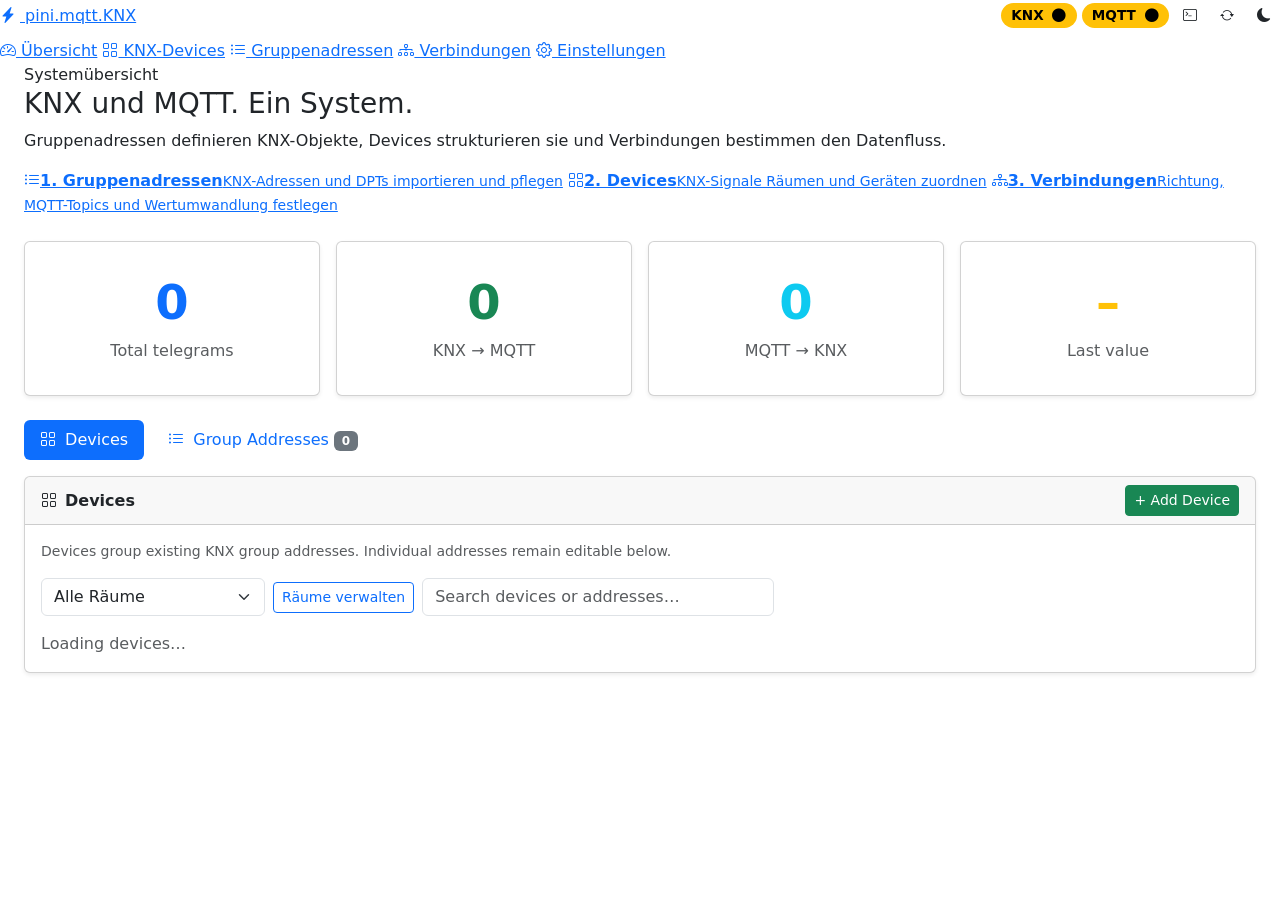
==== commit 73151136: "fix(ui): move dashboard navigation below status row and remove duplicate monitor menu item" ====
--- a/public/index.html
+++ b/public/index.html
@@ -110,17 +110,23 @@
     .route-row { border: 1px solid var(--bs-border-color); border-radius: 0.375rem; padding: 0.5rem; margin-bottom: 0.5rem; position: relative; }
     .route-row .btn-remove-route { position: absolute; top: 0.25rem; right: 0.25rem; }
     .repeat-icon { font-size: 0.75rem; }
+
+    /* Dashboard: brand + connection controls above, navigation on its own second row. */
+    .dashboard-shell .app-shell-inner { display: grid; grid-template-columns: minmax(0,1fr) auto; gap: .5rem 1rem; align-items: center; }
+    .dashboard-shell .app-brand { grid-column: 1; grid-row: 1; justify-self: start; }
+    .dashboard-shell .app-shell-actions { grid-column: 2; grid-row: 1; margin-left: 0; justify-self: end; }
+    .dashboard-shell .app-nav { grid-column: 1 / -1; grid-row: 2; width: 100%; min-width: 0; }
+    @media(max-width:650px) { .dashboard-shell .app-shell-inner { grid-template-columns: 1fr; } .dashboard-shell .app-brand { grid-column: 1; grid-row: 1; } .dashboard-shell .app-shell-actions { grid-column: 1; grid-row: 2; justify-self: start; } .dashboard-shell .app-nav { grid-column: 1; grid-row: 3; overflow-x: auto; flex-wrap: nowrap; } }
   </style>
 </head>
 <body>
 
-<header class="app-shell"><div class="app-shell-inner">
+<header class="app-shell dashboard-shell"><div class="app-shell-inner">
   <a class="app-brand" href="/"><i class="bi bi-lightning-charge-fill text-primary me-1"></i> pini.mqtt.KNX</a>
   <nav class="app-nav" aria-label="Hauptnavigation">
     <a href="/" aria-current="page"><i class="bi bi-speedometer2"></i> Übersicht</a>
     <a href="/#view-devices"><i class="bi bi-grid"></i> KNX-Devices</a>
     <a href="/#view-addresses"><i class="bi bi-list-ul"></i> Gruppenadressen</a>
-    <a href="/monitor.html"><i class="bi bi-activity"></i> Live-Monitor</a>
     <a href="/routing.html"><i class="bi bi-diagram-3"></i> Verbindungen</a>
     <a href="/settings.html"><i class="bi bi-gear"></i> Einstellungen</a>
   </nav>
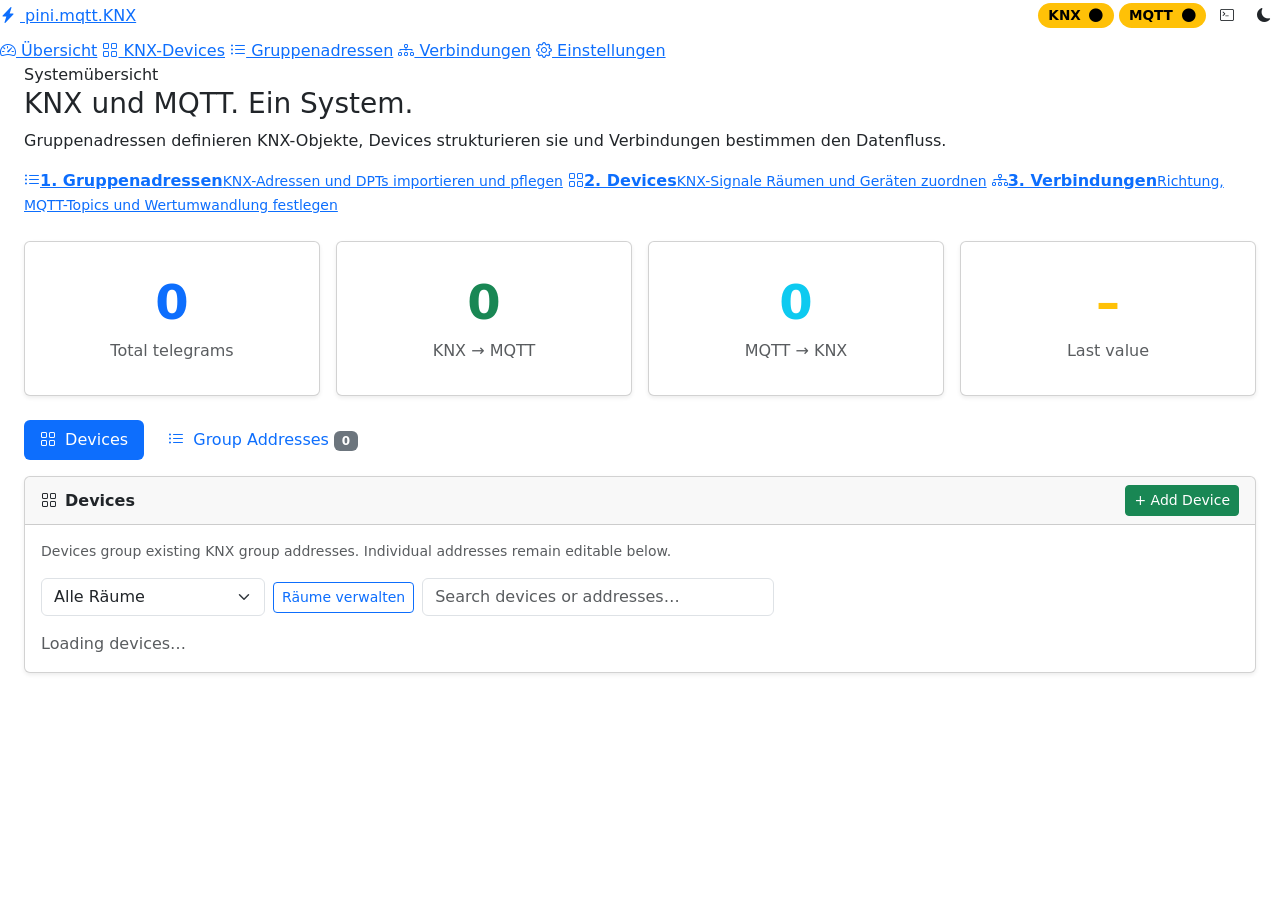
==== commit 24e9e66b: "feat(ui): reconnect MQTT by clicking its status badge" ====
--- a/public/index.html
+++ b/public/index.html
@@ -132,9 +132,8 @@
   </nav>
   <div class="app-shell-actions">
     <span id="knx-badge" class="badge rounded-pill text-bg-warning badge-status" title="KNX-Verbindung wird geprüft" aria-label="KNX: Status unbekannt">KNX <i class="bi bi-circle-fill ms-1" aria-hidden="true"></i></span>
-    <span id="mqtt-badge" class="badge rounded-pill text-bg-warning badge-status" title="MQTT-Verbindung wird geprüft" aria-label="MQTT: Status unbekannt">MQTT <i class="bi bi-circle-fill ms-1" aria-hidden="true"></i></span>
+    <button type="button" id="mqtt-badge" class="badge rounded-pill text-bg-warning badge-status border-0" style="cursor:pointer" title="MQTT neu verbinden" aria-label="MQTT neu verbinden">MQTT <i class="bi bi-circle-fill ms-1" aria-hidden="true"></i></button>
     <button class="btn btn-sm" type="button" data-bs-toggle="offcanvas" data-bs-target="#trafficDrawer" aria-controls="trafficDrawer" aria-label="Live Logs" title="Live Logs"><i class="bi bi-terminal"></i></button>
-    <button class="btn btn-sm" id="btn-restart-mqtt" title="MQTT neu verbinden" aria-label="MQTT neu verbinden"><i class="bi bi-arrow-repeat"></i></button>
     <button class="btn btn-sm" id="btn-dark-mode" title="Darstellung wechseln" aria-label="Darstellung wechseln"><i class="bi bi-moon-fill" id="dark-mode-icon"></i></button>
   </div>
 </div></header>
@@ -488,8 +487,8 @@
     const el = document.getElementById(service.toLowerCase() + '-badge');
     if (!el) return;
     el.innerHTML = `${service} <i class="bi bi-circle-fill ms-1" aria-hidden="true"></i>`;
-    el.className = `badge rounded-pill badge-status ${connected ? 'text-bg-success' : 'text-bg-danger'}`;
-    el.title = `${service}: ${connected ? 'Verbunden' : 'Getrennt'}`;
+    el.className = `badge rounded-pill badge-status ${connected ? 'text-bg-success' : 'text-bg-danger'} ${service === 'MQTT' ? 'border-0' : ''}`;
+    el.title = service === 'MQTT' ? `MQTT: ${connected ? 'Verbunden' : 'Getrennt'} – klicken zum Neuverbinden` : `${service}: ${connected ? 'Verbunden' : 'Getrennt'}`;
     el.setAttribute('aria-label', el.title);
   }
 
@@ -1040,7 +1039,7 @@
     renderDevices();
   });
 
-  document.getElementById('btn-restart-mqtt').addEventListener('click', () => {
+  document.getElementById('mqtt-badge').addEventListener('click', () => {
     socket.emit('mqtt-restart');
   });
 
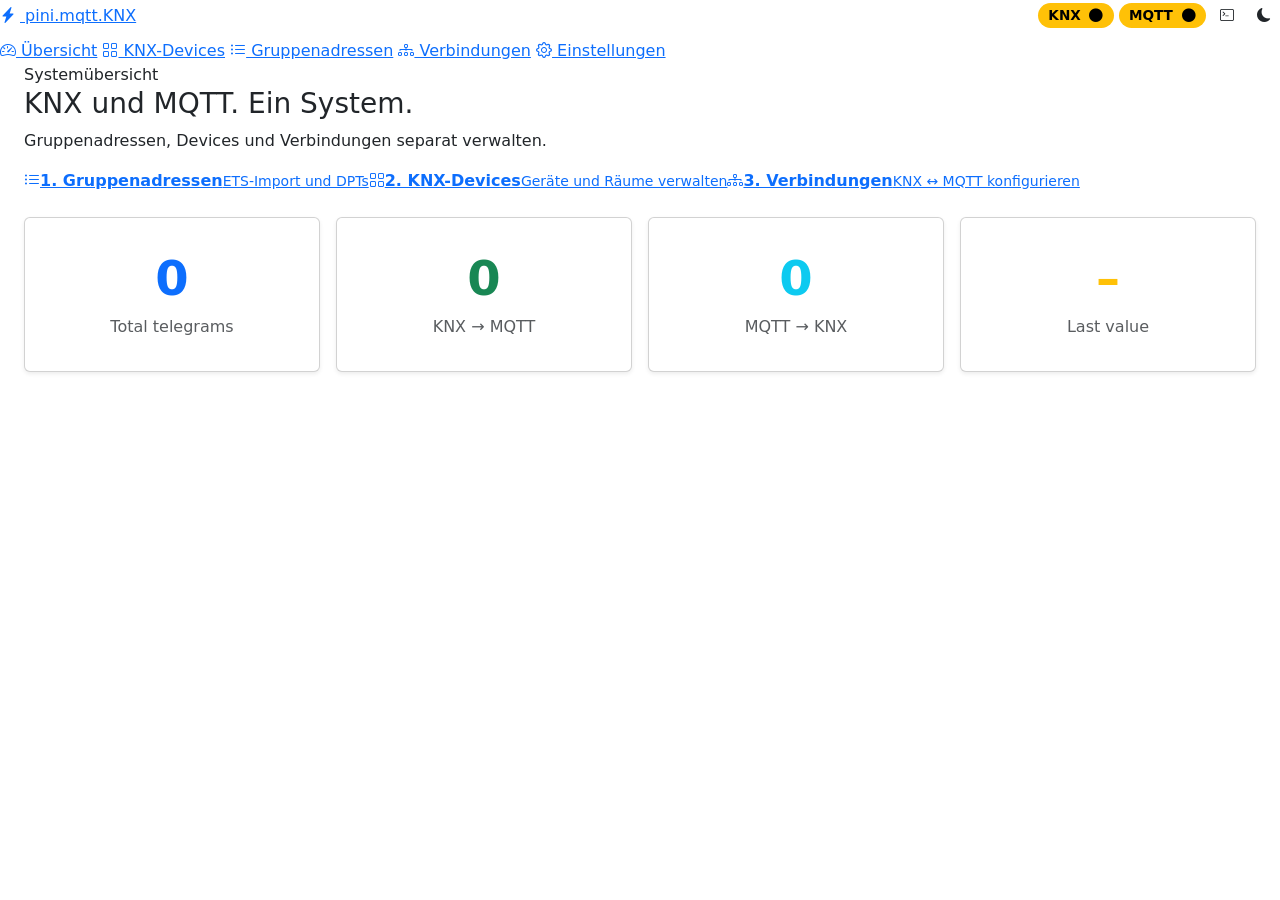
==== commit efefe559: "refactor: dashboard only navigation and live telegram statistics" ====
--- a/public/index.html
+++ b/public/index.html
@@ -120,13 +120,12 @@
   </style>
 </head>
 <body>
-
 <header class="app-shell dashboard-shell"><div class="app-shell-inner">
   <a class="app-brand" href="/"><i class="bi bi-lightning-charge-fill text-primary me-1"></i> pini.mqtt.KNX</a>
   <nav class="app-nav" aria-label="Hauptnavigation">
     <a href="/" aria-current="page"><i class="bi bi-speedometer2"></i> Übersicht</a>
-    <a href="/#view-devices"><i class="bi bi-grid"></i> KNX-Devices</a>
-    <a href="/#view-addresses"><i class="bi bi-list-ul"></i> Gruppenadressen</a>
+    <a href="/devices.html"><i class="bi bi-grid"></i> KNX-Devices</a>
+    <a href="/addresses.html"><i class="bi bi-list-ul"></i> Gruppenadressen</a>
     <a href="/routing.html"><i class="bi bi-diagram-3"></i> Verbindungen</a>
     <a href="/settings.html"><i class="bi bi-gear"></i> Einstellungen</a>
   </nav>
@@ -137,15 +136,7 @@
     <button class="btn btn-sm" id="btn-dark-mode" title="Darstellung wechseln" aria-label="Darstellung wechseln"><i class="bi bi-moon-fill" id="dark-mode-icon"></i></button>
   </div>
 </div></header>
-
-<div class="container-fluid px-4">
-
-  <div class="app-page-head"><div><div class="app-eyebrow">Systemübersicht</div><h1 class="app-page-title h3">KNX und MQTT. Ein System.</h1><p class="app-page-subtitle">Gruppenadressen definieren KNX-Objekte, Devices strukturieren sie und Verbindungen bestimmen den Datenfluss.</p></div></div>
-  <nav class="app-workflow mb-4" aria-label="Konfigurationsablauf">
-    <a href="/#view-addresses"><span class="step-icon"><i class="bi bi-list-ul"></i></span><span><strong>1. Gruppenadressen</strong><small>KNX-Adressen und DPTs importieren und pflegen</small></span></a>
-    <a href="/#view-devices"><span class="step-icon"><i class="bi bi-grid"></i></span><span><strong>2. Devices</strong><small>KNX-Signale Räumen und Geräten zuordnen</small></span></a>
-    <a href="/routing.html"><span class="step-icon"><i class="bi bi-diagram-3"></i></span><span><strong>3. Verbindungen</strong><small>Richtung, MQTT-Topics und Wertumwandlung festlegen</small></span></a>
-  </nav>
+<main class="container-fluid px-4"><div class="app-page-head"><div><div class="app-eyebrow">Systemübersicht</div><h1 class="app-page-title h3">KNX und MQTT. Ein System.</h1><p class="app-page-subtitle">Gruppenadressen, Devices und Verbindungen separat verwalten.</p></div></div><nav class="app-workflow mb-4" aria-label="Konfigurationsablauf"><a href="/addresses.html"><span class="step-icon"><i class="bi bi-list-ul"></i></span><span><strong>1. Gruppenadressen</strong><small>ETS-Import und DPTs</small></span></a><a href="/devices.html"><span class="step-icon"><i class="bi bi-grid"></i></span><span><strong>2. KNX-Devices</strong><small>Geräte und Räume verwalten</small></span></a><a href="/routing.html"><span class="step-icon"><i class="bi bi-diagram-3"></i></span><span><strong>3. Verbindungen</strong><small>KNX ↔ MQTT konfigurieren</small></span></a></nav>
   <!-- Stats -->
   <div class="row g-3 mb-4">
     <div class="col-6 col-sm-3">
@@ -182,93 +173,7 @@
     </div>
   </div>
 
-  <nav aria-label="Dashboard views" class="mb-3">
-    <ul class="nav nav-pills view-tabs gap-2" role="tablist">
-      <li class="nav-item" role="presentation"><button class="nav-link active" id="tab-devices" type="button" role="tab" aria-selected="true" aria-controls="view-devices"><i class="bi bi-grid me-1"></i> Devices</button></li>
-      <li class="nav-item" role="presentation"><button class="nav-link" id="tab-addresses" type="button" role="tab" aria-selected="false" aria-controls="view-addresses"><i class="bi bi-list-ul me-1"></i> Group Addresses <span class="badge bg-secondary" id="ga-count">0</span></button></li>
-    </ul>
-  </nav>
-  <section id="view-devices" class="view-panel" role="tabpanel" aria-labelledby="tab-devices">
-  <!-- Device view: grouping only, never replaces individual KNX addresses -->
-  <section class="card shadow-sm mb-4" aria-labelledby="devices-title">
-    <div class="card-header d-flex justify-content-between align-items-center">
-      <span class="fw-semibold" id="devices-title"><i class="bi bi-grid me-2"></i>Devices</span>
-      <button class="btn btn-sm btn-success" id="btn-add-device">+ Add Device</button>
-    </div>
-    <div class="card-body">
-      <p class="text-muted small mb-3">Devices group existing KNX group addresses. Individual addresses remain editable below.</p>
-      <div class="d-flex flex-wrap gap-2 mb-3 align-items-center">
-        <select id="room-filter" class="form-select" style="max-width:14rem" aria-label="Filter devices by room"><option value="all">Alle Räume</option><option value="unassigned">Ohne Raum</option></select>
-        <button type="button" class="btn btn-sm btn-outline-primary" id="btn-manage-rooms">Räume verwalten</button>
-        <input type="search" id="device-search" class="form-control device-search" placeholder="Search devices or addresses…" aria-label="Search devices">
-        <span class="small text-muted" id="device-count"></span>
-      </div>
-      <div id="device-list" class="row g-3"><div class="col-12 text-muted">Loading devices…</div></div>
-    </div>
-  </section>
-
-  </section>
-  <section id="view-addresses" class="view-panel" role="tabpanel" aria-labelledby="tab-addresses" hidden>
-    <div class="d-flex flex-wrap gap-2 align-items-center mb-3">
-      <input type="search" id="ga-search" class="form-control device-search" placeholder="Search address, name, DPT…" aria-label="Search group addresses">
-      <select id="ga-filter" class="form-select" style="max-width: 14rem" aria-label="Filter group addresses">
-        <option value="all">All addresses</option>
-        <option value="assigned">Assigned to devices</option>
-        <option value="unassigned">Unassigned</option>
-      </select>
-      <span class="small text-muted" id="ga-filter-count"></span>
-    </div>
-  <!-- Group Addresses card -->
-  <div class="row mb-4">
-    <div class="col-12">
-      <div class="card shadow-sm h-100">
-        <div class="card-header d-flex justify-content-between align-items-center fw-semibold">
-          Configured Group Addresses
-          <div class="d-flex gap-2">
-            <button class="btn btn-sm btn-outline-success" id="btn-import-ga">⬆ Import</button>
-            <input type="file" id="ga-import-file" accept=".xml" class="d-none">
-            <button class="btn btn-sm btn-success" id="btn-add-ga">+ Add</button>
-          </div>
-        </div>
-        <div class="card-body p-0">
-          <div class="table-responsive">
-            <table class="table table-sm table-striped mb-0" id="ga-table">
-              <colgroup>
-                <col class="col-addr">
-                <col class="col-name">
-                <col class="col-dpt">
-                <col class="col-comment">
-                <col class="col-routes">
-                <col class="col-device">
-                <col class="col-lastval">
-                <col class="col-actions">
-              </colgroup>
-              <thead class="table-dark">
-                <tr>
-                  <th data-sort="address">Address</th>
-                  <th data-sort="name"   >Name</th>
-                  <th data-sort="dpt"    >DPT</th>
-                  <th data-sort="comment">Comment</th>
-                  <th title="Im Routing Designer konfigurieren">Routing</th>
-                  <th data-sort="device" title="Assigned device">Device</th>
-                  <th>Last Value</th>
-                  <th></th>
-                </tr>
-              </thead>
-              <tbody id="ga-body">
-                <tr><td colspan="8" class="text-center empty-msg p-3">Loading…</td></tr>
-              </tbody>
-            </table>
-          </div>
-        </div>
-      </div>
-    </div>
-  </div>
-
-</div><!-- /container -->
-
-  </section>
-
+</main>
   <!-- Live traffic drawer -->
   <div class="offcanvas offcanvas-end" tabindex="-1" id="trafficDrawer" aria-labelledby="trafficDrawerTitle">
     <div class="offcanvas-header border-bottom">
@@ -297,107 +202,6 @@
   </div>
 
 
-<!-- ETS import review: no existing GA is changed without explicit approval. -->
-<div class="modal fade" id="gaImportReviewModal" tabindex="-1" aria-labelledby="gaImportReviewTitle" aria-hidden="true">
- <div class="modal-dialog modal-xl modal-dialog-scrollable"><div class="modal-content">
-  <div class="modal-header"><h5 class="modal-title" id="gaImportReviewTitle">ETS-Import prüfen</h5><button type="button" class="btn-close" data-bs-dismiss="modal" aria-label="Schließen"></button></div>
-  <div class="modal-body"><p class="text-muted small">Bestehende Gruppenadressen werden nur geändert, wenn du die jeweiligen Änderungen auswählst. Neue Adressen können separat übernommen werden. Nicht ausgewählte Änderungen bleiben unverändert.</p>
-   <div id="ga-import-summary" class="fw-semibold mb-3"></div>
-   <div class="d-flex gap-2 flex-wrap mb-3"><button type="button" class="btn btn-sm btn-outline-primary" id="ga-import-select-all">Alle Änderungen auswählen</button><button type="button" class="btn btn-sm btn-outline-secondary" id="ga-import-select-none">Alle abwählen</button></div>
-   <div id="ga-import-review-list"></div><div id="ga-import-review-error" class="alert alert-danger d-none mt-3" role="alert"></div>
-  </div><div class="modal-footer"><button type="button" class="btn btn-outline-secondary" data-bs-dismiss="modal">Abbrechen</button><button type="button" class="btn btn-primary" id="ga-import-apply">Ausgewählte Änderungen übernehmen</button></div>
- </div></div>
-</div>
-
-<!-- Setpoint write dialog -->
-<div class="modal fade" id="setpointModal" tabindex="-1" aria-labelledby="setpointModalTitle" aria-hidden="true">
-  <div class="modal-dialog modal-dialog-centered"><div class="modal-content">
-    <form id="setpoint-write-form">
-      <div class="modal-header"><h5 class="modal-title" id="setpointModalTitle">Setpoint</h5><button type="button" class="btn-close" data-bs-dismiss="modal" aria-label="Close"></button></div>
-      <div class="modal-body">
-        <label class="form-label" for="setpoint-modal-input">New setpoint</label>
-        <div class="input-group"><input type="number" class="form-control" id="setpoint-modal-input" min="5" max="35" step="0.1" required><span class="input-group-text">°C</span></div>
-        <div class="small text-muted mt-2" id="setpoint-modal-address"></div>
-        <div class="small mt-2" id="setpoint-modal-status" role="status">KNX write will be sent; device confirmation is separate.</div>
-      </div>
-      <div class="modal-footer"><button type="button" class="btn btn-secondary" data-bs-dismiss="modal">Cancel</button><button type="submit" class="btn btn-primary" id="setpoint-modal-send"><i class="bi bi-send me-1"></i>Send to KNX</button></div>
-    </form>
-  </div></div>
-</div>
-
-<!-- Room management -->
-<div class="modal fade" id="roomsModal" tabindex="-1" aria-labelledby="roomsModalTitle" aria-hidden="true">
-  <div class="modal-dialog"><div class="modal-content">
-    <div class="modal-header"><h5 class="modal-title" id="roomsModalTitle">Räume verwalten</h5><button type="button" class="btn-close" data-bs-dismiss="modal" aria-label="Schließen"></button></div>
-    <div class="modal-body">
-      <div id="rooms-error" class="alert alert-danger d-none" role="alert"></div>
-      <form id="room-create-form" class="d-flex gap-2 mb-3">
-        <input id="room-name" class="form-control" maxlength="120" required placeholder="Neuer Raum, z. B. Badezimmer" aria-label="Raumname">
-        <button class="btn btn-primary" type="submit">Anlegen</button>
-      </form>
-      <div id="rooms-list"></div>
-    </div>
-  </div></div>
-</div>
-
-<!-- Device editor -->
-<div class="modal fade" id="deviceModal" tabindex="-1" aria-labelledby="deviceModalTitle" aria-hidden="true">
-  <div class="modal-dialog"><div class="modal-content">
-    <div class="modal-header"><h5 class="modal-title" id="deviceModalTitle">Add Device</h5><button type="button" class="btn-close" data-bs-dismiss="modal" aria-label="Close"></button></div>
-    <div class="modal-body">
-      <div class="alert alert-danger d-none" id="device-error" role="alert"></div>
-      <label class="form-label" for="device-name">Device name</label>
-      <input class="form-control mb-3" id="device-name" maxlength="120" placeholder="e.g. Office heating">
-      <label class="form-label" for="device-room">Raum</label>
-      <select class="form-select mb-3" id="device-room"><option value="">Ohne Raum</option></select>
-      <label class="form-label" for="device-template">Template</label>
-      <select class="form-select mb-3" id="device-template"></select>
-      <div id="device-objects"></div>
-      <p class="small text-muted mt-2 mb-0">Select existing group addresses explicitly. No sequential address assumptions or automatic changes to DPT. Routing directions are configured in the Routing Designer.</p>
-    </div>
-    <div class="modal-footer justify-content-between">
-      <button type="button" class="btn btn-outline-danger d-none" id="btn-delete-device-dialog"><i class="bi bi-trash me-1"></i>Delete device</button>
-      <div class="d-flex gap-2 ms-auto"><button class="btn btn-secondary" data-bs-dismiss="modal">Cancel</button><button class="btn btn-primary" id="btn-save-device">Save Device</button></div>
-    </div>
-  </div></div>
-</div>
-
-<!-- Add / Edit Group Address Modal -->
-<div class="modal fade" id="gaModal" tabindex="-1" aria-labelledby="gaModalTitle" aria-hidden="true">
-  <div class="modal-dialog modal-lg">
-    <div class="modal-content">
-      <div class="modal-header">
-        <h5 class="modal-title" id="gaModalTitle">Add Group Address</h5>
-        <button type="button" class="btn-close" data-bs-dismiss="modal" aria-label="Close"></button>
-      </div>
-      <div class="modal-body">
-        <div id="ga-form-error" class="alert alert-danger d-none"></div>
-        <div class="mb-3">
-          <label for="ga-address" class="form-label">Address <span class="text-danger">*</span></label>
-          <input type="text" class="form-control" id="ga-address" placeholder="e.g. 9/0/1">
-        </div>
-        <div class="mb-3">
-          <label for="ga-name" class="form-label">Name</label>
-          <input type="text" class="form-control" id="ga-name" placeholder="e.g. Living Room Light">
-        </div>
-        <div class="mb-3">
-          <label for="ga-dpt" class="form-label">DPT</label>
-          <input type="text" class="form-control" id="ga-dpt" placeholder="e.g. 1.001">
-        </div>
-        <div class="mb-3">
-          <label for="ga-comment" class="form-label">Comment</label>
-          <input type="text" class="form-control" id="ga-comment" placeholder="Optional note">
-        </div>
-      </div>
-      <div class="modal-footer">      </div>
-      <div class="modal-footer">
-        <button type="button" class="btn btn-secondary" data-bs-dismiss="modal">Cancel</button>
-        <button type="button" class="btn btn-primary" id="btn-save-ga">Save</button>
-      </div>
-    </div>
-  </div>
-</div>
-
 <script
   src="https://cdn.jsdelivr.net/npm/bootstrap@5.3.2/dist/js/bootstrap.bundle.min.js"
   integrity="sha384-C6RzsynM9kWDrMNeT87bh95OGNyZPhcTNXj1NW7RuBCsyN/o0jlpcV8Qyq46cDfL"
@@ -405,986 +209,14 @@
 ></script>
 <script src="/socket.io/socket.io.js"></script>
 <script>
-  const socket = io();
-
-  // ── Helpers ─────────────────────────────────────────────────────────────────
-  function escHtml(str) {
-    return String(str)
-      .replace(/&/g, '&amp;')
-      .replace(/</g, '&lt;')
-      .replace(/>/g, '&gt;')
-      .replace(/"/g, '&quot;');
-  }
-
-  /** Format a decoded value for display, adding units based on DPT. */
-  function formatValue(value, dpt) {
-    if (!dpt) return String(value);
-    const [major, minor] = String(dpt).split('.');
-    if (major === '1') return value; // semantic label already assigned by server
-    if (major === '9') {
-      const unit = minor === '001' ? ' °C'
-                 : minor === '002' ? ' K'
-                 : minor === '003' ? ' °C/h'
-                 : minor === '004' ? ' lux'
-                 : minor === '005' ? ' m/s'
-                 : minor === '006' ? ' Pa'
-                 : minor === '007' ? ' %'
-                 : minor === '008' ? ' ppm'
-                 : '';
-      return value + unit;
-    }
-    return String(value);
-  }
-
-  // ── Counters ─────────────────────────────────────────────────────────────────
-  let total = 0, knx2mqtt = 0, mqtt2knx = 0;
-
-  function updateCounters(entry) {
-    total++;
-    if (entry.direction === 'KNX→MQTT') knx2mqtt++;
-    if (entry.direction === 'MQTT→KNX') mqtt2knx++;
-    document.getElementById('cnt-total').textContent    = total;
-    document.getElementById('cnt-knx2mqtt').textContent = knx2mqtt;
-    document.getElementById('cnt-mqtt2knx').textContent = mqtt2knx;
-    document.getElementById('cnt-last-val').textContent = formatValue(entry.value, entry.dpt);
-  }
-
-  // ── Traffic rows ──────────────────────────────────────────────────────────────
-  const tbody = document.getElementById('traffic-body');
-  let hasRows = false;
-
-  function appendRow(entry) {
-    if (!hasRows) { tbody.innerHTML = ''; hasRows = true; }
-    const ts       = new Date(entry.timestamp).toLocaleTimeString();
-    const dirClass = entry.direction === 'KNX→MQTT' ? 'direction-knx' : 'direction-mqtt';
-    const isConf   = entry.configured !== false;
-    const tr       = document.createElement('tr');
-    if (!isConf) tr.classList.add('unconfigured');
-    else         tr.classList.add('known-ga');
-    tr.innerHTML = `
-      <td>${escHtml(ts)}</td>
-      <td><span class="${dirClass}">${escHtml(entry.direction)}</span></td>
-      <td>
-        ${isConf ? escHtml(entry.name || entry.address) : '<em>' + escHtml(entry.address) + '</em>'}
-        <br><small class="text-muted">${escHtml(entry.address)}</small>
-      </td>
-      <td><code>${escHtml(entry.topic)}</code></td>
-      <td><strong>${escHtml(formatValue(String(entry.value), entry.dpt))}</strong></td>
-      <td>${!isConf ? '<button class="btn btn-sm btn-outline-primary btn-add-from-traffic" data-address="' + escHtml(entry.address) + '">+ Add</button>' : ''}</td>
-    `;
-    tbody.prepend(tr);
-    while (tbody.rows.length > 200) tbody.deleteRow(tbody.rows.length - 1);
-  }
-
-  // Delegate "Add to config" clicks from the traffic log
-  tbody.addEventListener('click', (e) => {
-    const btn = e.target.closest('.btn-add-from-traffic');
-    if (btn) openModal(btn.dataset.address);
-  });
-
-  // ── Status badges ─────────────────────────────────────────────────────────────
-  function updateBadge(service, connected) {
-    const el = document.getElementById(service.toLowerCase() + '-badge');
-    if (!el) return;
-    el.innerHTML = `${service} <i class="bi bi-circle-fill ms-1" aria-hidden="true"></i>`;
-    el.className = `badge rounded-pill badge-status ${connected ? 'text-bg-success' : 'text-bg-danger'} ${service === 'MQTT' ? 'border-0' : ''}`;
-    el.title = service === 'MQTT' ? `MQTT: ${connected ? 'Verbunden' : 'Getrennt'} – klicken zum Neuverbinden` : `${service}: ${connected ? 'Verbunden' : 'Getrennt'}`;
-    el.setAttribute('aria-label', el.title);
-  }
-
-  // ── Group addresses table ─────────────────────────────────────────────────────
-  let configuredGAs = [];
-  const pendingGAValues = new Map();
-  let sortCol = 'address';
-  let sortDir = 1; // 1 = asc, -1 = desc
-
-  function assignedDevices(address) {
-    return devices.flatMap(d => Object.entries(d.addresses || {}).filter(([, ga]) => ga === address).map(([key]) => ({ id: d.id, name: d.name, role: (deviceTemplates.find(t => t.id === d.templateId)?.objects || []).find(o => o.key === key)?.label || key })));
-  }
-
-  // Conservative, read-only device suggestions. Never create or modify devices automatically.
-  function gaBaseName(name) {
-    return String(name || '').replace(/(?:[\s_-]+(?:play\s*\/\s*stop|auf\s*\/\s*ab|stopp\s*\/\s*schritt|stopp|position|an\s*\/\s*aus|schaltbefehl|schalten|schaltstatus|dimmen\s+(?:relativ|absolut)|dimmwert|helligkeitswert|helligkeit|wert|status|rückmeldung|rueckmeldung|feedback|command|ein\s*\/\s*aus|on\s*\/\s*off))\s*$/i, '').trim();
-  }
-  function gaPosition(address) {
-    const parts = String(address).split('/').map(Number);
-    return parts.length === 3 && parts.every(Number.isInteger) ? parts : null;
-  }
-  function gaNeighbor(a, b) {
-    const x = gaPosition(a), y = gaPosition(b);
-    return !!(x && y && x[0] === y[0] && x[1] === y[1] && Math.abs(x[2] - y[2]) === 1);
-  }
-  function gaDirectionMatches(ga, obj) {
-    return !ga.dpt || ga.dpt === obj.dpt || (obj.key === 'stop' && ['1.017', '1.009'].includes(ga.dpt));
-  }
-  function suggestDeviceForGA(ga) {
-    if (assignedDevices(ga.address).length || !deviceTemplates.length) return null;
-    const occupied = new Set(devices.flatMap(d => Object.values(d.addresses || {})));
-    const base = gaBaseName(ga.name);
-    // System telegrams have independent names: match the exact known GA
-    // functions and DPTs, never by adjacent address alone.
-    const systemTemplate=deviceTemplates.find(t=>t.id==='system');
-    if(systemTemplate){
-      const patterns={
-        date:/^datum$/i,
-        time:/^uhrzeit$/i,
-        dateTime:/^datum\s*\/\s*uhrzeit$/i,
-        dayNight:/^tag\s*\/\s*nacht$/i
-      };
-      const matches={};
-      for(const obj of systemTemplate.objects){
-        const found=configuredGAs.filter(g=>!occupied.has(g.address)&&patterns[obj.key].test((g.name||'').trim())&&gaDirectionMatches(g,obj));
-        if(found.length===1)matches[obj.key]=found[0].address;
-      }
-      if(Object.keys(matches).length===4&&new Set(Object.values(matches)).size===4)
-        return {templateId:'system',templateName:systemTemplate.name,name:'System',addresses:matches,score:100};
-    }
-    if (!base || base === ga.name && !/\s/.test(base)) return null;
-    // BigAssFan uses two independent command/status pairs. Match by signal
-    // name and DPT, never by adjacency (the light status may skip an address).
-    const fanTemplate=deviceTemplates.find(t=>t.id==='bigassfan');
-    if(fanTemplate && /^bigassfan(?:\b|\s|$)/i.test(base)){
-      const group=configuredGAs.filter(g=>!occupied.has(g.address)&&/^bigassfan\b/i.test(g.name||''));
-      const signalPatterns={
-        fanCommand:/^bigassfan\s+power$/i,
-        fanStatus:/^bigassfan\s+power\s+status$/i,
-        lightCommand:/^bigassfan\s+light$/i,
-        lightStatus:/^bigassfan\s+light\s+status$/i
-      };
-      const matches={};
-      for(const obj of fanTemplate.objects){
-        const found=group.filter(g=>signalPatterns[obj.key].test((g.name||'').trim())&&gaDirectionMatches(g,obj));
-        if(found.length===1)matches[obj.key]=found[0].address;
-      }
-      if(Object.keys(matches).length===4&&new Set(Object.values(matches)).size===4)
-        return {templateId:'bigassfan',templateName:fanTemplate.name,name:'BigAssFan',addresses:matches,score:100};
-    }
-    const shutterTemplate=deviceTemplates.find(t=>t.id==='roller-shutter');
-    if(shutterTemplate){
-      const group=configuredGAs.filter(g=>!occupied.has(g.address)&&gaBaseName(g.name).toLowerCase()===base.toLowerCase());
-      const patterns={upDown:/auf.ab/i,stop:/stopp/i,position:/position/i};
-      const matches={};
-      for(const object of shutterTemplate.objects){
-        const found=group.filter(g=>patterns[object.key].test(g.name||'')&&gaDirectionMatches(g,object));
-        if(found.length===1)matches[object.key]=found[0].address;
-      }
-      if(Object.keys(matches).length===3&&new Set(Object.values(matches)).size===3)
-        return {templateId:'roller-shutter',templateName:shutterTemplate.name,name:base,addresses:matches,score:100};
-    }
-    // Absolute dimmers share DPTs across command and status; names disambiguate.
-    const absoluteTemplate=deviceTemplates.find(t=>t.id==='dimmer-absolute');
-    if(absoluteTemplate){
-      const group=configuredGAs.filter(g=>!occupied.has(g.address)&&gaBaseName(g.name).toLowerCase()===base.toLowerCase());
-      const patterns={
-        command:/(?:^|\s)(?:an\s*\/\s*aus|schalten|schaltbefehl)$/i,
-        dimAbsolute:/(?:^|\s)(?:dimmen\s+absolut|dimmwert)$/i,
-        status:/(?:^|\s)(?:status|schaltstatus)$/i,
-        brightness:/(?:^|\s)(?:wert|helligkeitswert|helligkeit)$/i
-      };
-      const matches={};
-      for(const obj of absoluteTemplate.objects){
-        const found=group.filter(g=>patterns[obj.key].test((g.name||'').trim())&&gaDirectionMatches(g,obj));
-        if(found.length===1)matches[obj.key]=found[0].address;
-      }
-      if(Object.keys(matches).length===4&&new Set(Object.values(matches)).size===4)
-        return {templateId:'dimmer-absolute',templateName:absoluteTemplate.name,name:base,addresses:matches,score:100};
-    }
-    // Prefer a complete four-address dimmer block over the generic switch
-    // and Sonos templates when all KNX datapoint types and names agree.
-    const dimmerTemplate=deviceTemplates.find(t=>t.id==='dimmer');
-    if(dimmerTemplate){
-      const matches={};
-      const pattern=/\b(dimm|helligkeit|wert)\b/i;
-      const group=configuredGAs.filter(g=>!occupied.has(g.address)&&gaBaseName(g.name).toLowerCase()===base.toLowerCase());
-      for(const object of dimmerTemplate.objects){
-        const candidates=group.filter(g=>gaDirectionMatches(g,object));
-        if(candidates.length===1)matches[object.key]=candidates[0].address;
-      }
-      const dimmingNamed=group.some(g=>/dimm/i.test(g.name||''));
-      if(dimmingNamed&&Object.keys(matches).length===4&&new Set(Object.values(matches)).size===4)
-        return {templateId:'dimmer',templateName:dimmerTemplate.name,name:base,addresses:matches,score:100};
-    }
-    const candidates = [];
-    for (const tpl of deviceTemplates) {
-      const required = tpl.objects.filter(o => !o.optional);
-      if (required.length < 2) continue;
-      for (const object of required) {
-        if (!gaDirectionMatches(ga, object)) continue;
-        const matches = { [object.key]: ga.address };
-        let score = 0;
-        let valid = true;
-        for (const other of required.filter(o => o.key !== object.key)) {
-          const possibilities = configuredGAs.filter(g => g.address !== ga.address && !occupied.has(g.address) && gaDirectionMatches(g, other))
-            .map(g => {
-              const otherBase = gaBaseName(g.name);
-              const sameName = otherBase && otherBase.toLowerCase() === base.toLowerCase();
-              const adjacent = gaNeighbor(ga.address, g.address);
-              return { ga: g, sameName, adjacent, points: (sameName ? 5 : 0) + (adjacent ? 2 : 0) };
-            }).filter(m => m.sameName && m.points >= 5).sort((a, b) => b.points - a.points);
-          if (!possibilities.length) { valid = false; break; }
-          matches[other.key] = possibilities[0].ga.address;
-          score += possibilities[0].points;
-        }
-        if (valid && new Set(Object.values(matches)).size === required.length) candidates.push({ templateId: tpl.id, templateName: tpl.name, name: base, addresses: matches, score });
-      }
-    }
-    candidates.sort((a, b) => b.score - a.score);
-    // Sonos extends Switch with optional volume signals. Both templates can
-    // match the same command/status pair; prefer Sonos only for Sonos-like names
-    // or when the corresponding volume addresses exist.
-    const isSonos=/sonos/i.test(base)||configuredGAs.some(g=>/volume|lautstärke/i.test(g.name||'')&&gaBaseName(g.name).toLowerCase()===base.toLowerCase());
-    for(const candidate of candidates){
-      if(candidate.templateId===(isSonos?'sonos':'switch'))candidate.score+=1;
-    }
-    candidates.sort((a,b)=>b.score-a.score);
-    return candidates.length && (candidates.length===1||candidates[0].score>candidates[1].score)?candidates[0]:null;
-  }
-
-  function sortedGAs() {
-    if (!sortCol) return configuredGAs.slice();
-    return configuredGAs.slice().sort((a, b) => {
-      if (sortCol === 'address') {
-        const aParts = gaPosition(a.address), bParts = gaPosition(b.address);
-        if (aParts && bParts) {
-          for (let i = 0; i < 3; i++) {
-            if (aParts[i] !== bParts[i]) return (aParts[i] - bParts[i]) * sortDir;
-          }
-          return 0;
-        }
-        if (aParts) return -sortDir;
-        if (bParts) return sortDir;
-      }
-      const av = String(sortCol === 'device' ? assignedDevices(a.address).map(d => d.name).join(', ') : a[sortCol] || '').toLowerCase();
-      const bv = String(sortCol === 'device' ? assignedDevices(b.address).map(d => d.name).join(', ') : b[sortCol] || '').toLowerCase();
-      return av < bv ? -sortDir : av > bv ? sortDir : 0;
-    });
-  }
-
-  
-  function renderGATable(addresses) {
-    configuredGAs = addresses;
-    renderDevices();
-    const gaBody = document.getElementById('ga-body');
-    const search = document.getElementById('ga-search').value.trim().toLowerCase();
-    const filter = document.getElementById('ga-filter').value;
-    const assigned = new Set(devices.flatMap(d => Object.values(d.addresses || {})));
-    const sorted = sortedGAs().filter(ga => {
-      if (filter === 'assigned' && !assigned.has(ga.address)) return false;
-      if (filter === 'unassigned' && assigned.has(ga.address)) return false;
-      return [ga.address, ga.name, ga.dpt, ga.comment, ...assignedDevices(ga.address).flatMap(d => [d.name, d.role])].some(v => String(v || '').toLowerCase().includes(search));
-    });
-    document.getElementById('ga-count').textContent = configuredGAs.length;
-    document.getElementById('ga-filter-count').textContent = sorted.length + ' of ' + configuredGAs.length;
-    if (!sorted.length) {
-      gaBody.innerHTML = '<tr><td colspan="9" class="text-center empty-msg p-3">No group addresses configured.</td></tr>';
-      return;
-    }
-    // Use real rowspan for contiguous visible rows. Recreate the per-row zebra
-    // background inside each spanning cell after layout.
-    const deviceGroups = sorted.map(ga => {
-      const assigned = assignedDevices(ga.address);
-      // Configured mappings must stay visible on every row: each GA has a distinct object role.
-      if (assigned.length) return null;
-      const suggestion = suggestDeviceForGA(ga);
-      return suggestion ? { key: 'suggested:' + suggestion.templateId + ':' + suggestion.name.toLowerCase() + ':' + Object.entries(suggestion.addresses).sort().map(([k, v]) => k + '=' + v).join('|'), kind: 'suggested' } : null;
-    });
-    const spans = sorted.map(() => 1);
-    for (let i = 0; i < sorted.length;) {
-      const group = deviceGroups[i];
-      if (!group) { i++; continue; }
-      let end = i + 1;
-      while (end < sorted.length && deviceGroups[end] && deviceGroups[end].key === group.key) end++;
-      spans[i] = end - i;
-      for (let j = i + 1; j < end; j++) spans[j] = 0;
-      i = end;
-    }
-    gaBody.innerHTML = sorted.map((ga, rowIndex) => {
-      const routesBadge = `<a class="badge bg-info text-dark text-decoration-none" href="/routing.html?ga=${encodeURIComponent(ga.address)}" title="Im Routing Designer anzeigen">Designer</a>`;
-      const repeatBadge = '';
-      const assignments = assignedDevices(ga.address);
-      const suggestion = assignments.length ? null : suggestDeviceForGA(ga);
-      const deviceCell = assignments.length ? assignments.map(d => `<div><span class="fw-semibold">${escHtml(d.name)}</span><span class="small text-muted ms-1">(${escHtml(d.role)})</span></div>`).join('') : suggestion ? `<button type="button" class="btn btn-sm btn-primary btn-suggest-device" data-address="${escHtml(ga.address)}" title="Review suggested device mapping"><i class="bi bi-lightbulb me-1"></i>${escHtml(suggestion.templateName)}</button>` : '<span class="text-muted">–</span>';
-      return `
-      <tr>
-        <td><code>${escHtml(ga.address)}</code></td>
-        <td>${escHtml(ga.name || '')}</td>
-        <td><small>${escHtml(ga.dpt || '')}</small></td>
-        <td><small class="text-muted">${escHtml(ga.comment || '')}</small></td>
-        <td>${routesBadge}${repeatBadge}</td>
-        ${spans[rowIndex] ? `<td rowspan="${spans[rowIndex]}" class="align-middle text-center ga-device-cell">${deviceCell}</td>` : ''}
-        <td class="ga-last-value"><strong>${escHtml(ga.lastValue !== undefined && ga.lastValue !== null ? formatValue(ga.lastValue, ga.dpt) : '–')}</strong></td>
-        <td class="text-end text-nowrap">
-          <button class="btn btn-sm btn-outline-secondary btn-edit-ga me-1" data-address="${escHtml(ga.address)}" aria-label="Edit"><i class="bi bi-pencil-fill"></i></button>
-          <button class="btn btn-sm btn-outline-danger btn-delete-ga"       data-address="${escHtml(ga.address)}" aria-label="Delete"><i class="bi bi-trash-fill"></i></button>
-        </td>
-      </tr>
-    `;
-    }).join('');
-    // Bootstrap stripes are painted on individual cells; a rowspan would otherwise
-    // inherit only the first row's stripe. Build matching stripe bands using actual
-    // rendered row heights, including when filtering or sorting changes the order.
-    for (const cell of gaBody.querySelectorAll('td.ga-device-cell[rowspan]')) {
-      const count = Number(cell.rowSpan);
-      if (count < 2) continue;
-      const rows = Array.from(gaBody.rows);
-      const first = rows.indexOf(cell.parentElement);
-      if (first < 0) continue;
-      let offset = 0;
-      const stops = [];
-      for (let i = first; i < Math.min(first + count, rows.length); i++) {
-        const height = rows[i].getBoundingClientRect().height;
-        const stripe = i % 2 === 0 ? 'var(--bs-table-striped-bg)' : 'transparent';
-        stops.push(stripe + ' ' + offset + 'px', stripe + ' ' + (offset + height) + 'px');
-        offset += height;
-      }
-      // Bootstrap table stripes are drawn with an inset box-shadow, which otherwise
-      // paints over our gradient. Override it with !important for rowspan cells only.
-      cell.style.setProperty('box-shadow', 'none', 'important');
-      cell.style.setProperty('background-color', 'var(--bs-table-bg)', 'important');
-      cell.style.backgroundImage = 'linear-gradient(to bottom, ' + stops.join(', ') + ')';
-    }
-  }
-
-  // ── GA table column sorting ───────────────────────────────────────────────────
-  function updateSortIndicators() {
-    document.querySelectorAll('#ga-table thead th[data-sort]').forEach((th) => {
-      if (th.dataset.sort === sortCol) {
-        th.dataset.dir = sortDir === 1 ? 'asc' : 'desc';
-      } else {
-        delete th.dataset.dir;
-      }
-    });
-  }
-
-  document.querySelectorAll('#ga-table thead th[data-sort]').forEach((th) => {
-    th.addEventListener('click', () => {
-      const col = th.dataset.sort;
-      if (sortCol === col) { sortDir *= -1; }
-      else { sortCol = col; sortDir = 1; }
-      updateSortIndicators();
-      renderGATable(configuredGAs);
-    });
-  });
-
-  updateSortIndicators();
-
-  /** Update the Last Value cell for a GA row without re-rendering the whole table. */
-  function updateGALastValue(entry) {
-    const ga = configuredGAs.find(g => g.address === entry.address);
-    if (ga) ga.lastValue = entry.value;
-    // Find the row whose first cell contains the matching address
-    const rows = document.getElementById('ga-body').rows;
-    for (const row of rows) {
-      const codeEl = row.cells[0] && row.cells[0].querySelector('code');
-      if (codeEl && codeEl.textContent === entry.address) {
-        // Update the in-memory GA object so modal edits reflect current DPT
-        // Rowspans change cell indexes; select by class instead.
-        const cell = row.querySelector('.ga-last-value');
-        if (cell) cell.innerHTML = `<strong>${escHtml(formatValue(entry.value, entry.dpt))}</strong>`;
-        break;
-      }
-    }
-    renderDevices();
-  }
-
-  document.getElementById('ga-body').addEventListener('click', e => {
-    const button = e.target.closest('.btn-suggest-device');
-    if (!button) return;
-    const ga = configuredGAs.find(g => g.address === button.dataset.address);
-    const suggestion = ga && suggestDeviceForGA(ga);
-    if (!suggestion) return;
-    openDeviceEditor();
-    document.getElementById('device-name').value = suggestion.name;
-    deviceTemplateSelect.value = suggestion.templateId;
-    renderDeviceFields(suggestion.addresses);
-  });
-
-  // Delegate edit / delete clicks in the GA table
-  document.getElementById('ga-body').addEventListener('click', (e) => {
-    const editBtn   = e.target.closest('.btn-edit-ga');
-    const deleteBtn = e.target.closest('.btn-delete-ga');
-    if (editBtn)   openModal(editBtn.dataset.address, true);
-    if (deleteBtn) deleteGA(deleteBtn.dataset.address);
-  });
-
-  function deleteGA(address) {
-    if (!confirm(`Remove group address ${address} from the configuration?`)) return;
-    fetch('/api/groupaddresses/' + encodeURIComponent(address), { method: 'DELETE' })
-      .catch((err) => console.error('Delete GA failed:', err));
-  }
-
-  // ── Add / Edit modal ──────────────────────────────────────────────────────────
-  const gaModal      = new bootstrap.Modal(document.getElementById('gaModal'));
-  const addrInput    = document.getElementById('ga-address');
-  const nameInput    = document.getElementById('ga-name');
-  const dptInput     = document.getElementById('ga-dpt');
-  const commentInput = document.getElementById('ga-comment');
-  const formError    = document.getElementById('ga-form-error');
-
-  function openModal(prefillAddress, editMode) {
-    formError.classList.add('d-none');
-    const ga = editMode ? configuredGAs.find((g) => g.address === prefillAddress) : null;
-    document.getElementById('gaModalTitle').textContent = ga ? 'Edit Group Address' : 'Add Group Address';
-    addrInput.value    = prefillAddress || '';
-    addrInput.readOnly = Boolean(ga);
-    nameInput.value    = ga ? (ga.name    || '') : '';
-    dptInput.value     = ga ? (ga.dpt     || '') : '';
-    commentInput.value = ga ? (ga.comment || '') : '';
-    gaModal.show();
-    if (!addrInput.readOnly) addrInput.focus();
-  }
-
-
-  document.getElementById('btn-add-ga').addEventListener('click', () => openModal(''));
-
-  // ── ETS XML Import ────────────────────────────────────────────────────────────
-  /**
-   * Convert an ETS DPT string such as "DPST-1-8" or "DPT-1" to the internal
-   * dotted format used by this app ("1.008" or "1.001").
-   */
-  function etsDptToDotted(raw) {
-    if (!raw) return '';
-    const dpst = raw.match(/^DPST-(\d+)-(\d+)$/i);
-    if (dpst) return `${dpst[1]}.${dpst[2].padStart(3, '0')}`;
-    const dpt  = raw.match(/^DPT-(\d+)$/i);
-    if (dpt)  return `${dpt[1]}.001`;
-    return raw; // already in another format – pass through
-  }
-
-  /** Parse an ETS GroupAddress-Export XML string and return an array of GA objects. */
-  function parseETSXml(xmlText) {
-    const parser = new DOMParser();
-    const doc = parser.parseFromString(xmlText, 'text/xml');
-    const parseErr = doc.querySelector('parsererror');
-    if (parseErr) throw new Error('Invalid XML: ' + (parseErr.textContent.trim().split('\n')[0] || 'parse error'));
-    const results = [];
-    doc.querySelectorAll('GroupAddress').forEach((el) => {
-      const address = el.getAttribute('Address') || '';
-      if (!address) return;
-      results.push({
-        address,
-        name:    el.getAttribute('Name')    || '',
-        dpt:     etsDptToDotted(el.getAttribute('DPTs') || ''),
-        comment: '',
-      });
-    });
-    return results;
-  }
-
-  const importFileInput = document.getElementById('ga-import-file');
-  const gaImportModal = new bootstrap.Modal(document.getElementById('gaImportReviewModal'));
-  let importCandidates = [];
-  let importSnapshot = [];
-  let importSelection = new Set();
-
-  document.getElementById('btn-import-ga').addEventListener('click', () => {
-    importFileInput.value = '';
-    importFileInput.click();
-  });
-
-  function reviewImport(addresses) {
-    const existing = new Map(configuredGAs.map(ga => [ga.address, ga]));
-    const unique = new Set();
-    if (addresses.some(ga => { if (unique.has(ga.address)) return true; unique.add(ga.address); return false; })) {
-      throw new Error('Die ETS-Datei enthält doppelte Gruppenadressen.');
-    }
-    importCandidates = [];
-    importSnapshot = [];
-    for (const ga of addresses) {
-      const old = existing.get(ga.address);
-      const changes = [];
-      if (old) {
-        for (const field of ['name', 'dpt']) {
-          // Empty/missing ETS attributes are not a request to erase existing data.
-          if (ga[field] && ga[field] !== (old[field] || '')) {
-            changes.push({ field, before: old[field] || '', after: ga[field] });
-          }
-        }
-      }
-      if (!old || changes.length) {
-        importCandidates.push({ address: ga.address, name: ga.name, dpt: ga.dpt, old, changes });
-        importSnapshot.push(old ? { address: ga.address, name: old.name || '', dpt: old.dpt || '', comment: old.comment || '' } : { address: ga.address });
-      }
-    }
-    importSelection = new Set(importCandidates.map((_, i) => i));
-    const newCount = importCandidates.filter(c => !c.old).length;
-    const changedCount = importCandidates.length - newCount;
-    document.getElementById('ga-import-summary').textContent =
-      addresses.length + ' importierte Adressen · ' + newCount + ' neu · ' + changedCount + ' mit Änderungen · ' + (addresses.length - importCandidates.length) + ' unverändert';
-    document.getElementById('ga-import-review-error').classList.add('d-none');
-    renderImportReview();
-    gaImportModal.show();
-  }
-
-  function renderImportReview() {
-    const list = document.getElementById('ga-import-review-list');
-    list.innerHTML = importCandidates.length ? importCandidates.map((candidate, i) => {
-      const checked = importSelection.has(i) ? 'checked' : '';
-      const description = candidate.old
-        ? candidate.changes.map(change => '<div class="small mt-1"><strong>' + escHtml(change.field === 'dpt' ? 'DPT' : 'Name') + ':</strong> <del class="text-muted">' + escHtml(change.before || '(leer)') + '</del> → <strong>' + escHtml(change.after) + '</strong></div>').join('')
-        : '<div class="small text-success">Neue Gruppenadresse · Name: ' + escHtml(candidate.name || '(leer)') + '</div>';
-      return '<label class="d-flex gap-3 align-items-start border rounded p-3 mb-2" style="cursor:pointer"><input type="checkbox" class="form-check-input mt-1" data-import-index="' + i + '" ' + checked + '><span><strong>' + escHtml(candidate.address) + '</strong> <span class="badge ' + (candidate.old ? 'text-bg-warning' : 'text-bg-success') + '">' + (candidate.old ? 'Änderung' : 'Neu') + '</span>' + description + '</span></label>';
-    }).join('') : '<p class="text-muted">Keine Änderungen erkannt. Bestehende Gruppenadressen bleiben unverändert.</p>';
-    document.getElementById('ga-import-apply').disabled = !importSelection.size;
-  }
-  document.getElementById('ga-import-review-list').addEventListener('change', event => {
-    const checkbox = event.target.closest('[data-import-index]');
-    if (!checkbox) return;
-    const i = Number(checkbox.dataset.importIndex);
-    if (checkbox.checked) importSelection.add(i); else importSelection.delete(i);
-    document.getElementById('ga-import-apply').disabled = !importSelection.size;
-  });
-  document.getElementById('ga-import-select-all').addEventListener('click', () => { importSelection = new Set(importCandidates.map((_, i) => i)); renderImportReview(); });
-  document.getElementById('ga-import-select-none').addEventListener('click', () => { importSelection.clear(); renderImportReview(); });
-
-  importFileInput.addEventListener('change', () => {
-    const file = importFileInput.files[0];
-    if (!file) return;
-    const reader = new FileReader();
-    reader.onload = event => {
-      try {
-        const addresses = parseETSXml(event.target.result);
-        if (!addresses.length) throw new Error('Keine Gruppenadressen in der Datei gefunden.');
-        reviewImport(addresses);
-      } catch (err) { alert('Import fehlgeschlagen: ' + err.message); }
-    };
-    reader.onerror = () => alert('ETS-Datei konnte nicht gelesen werden.');
-    reader.readAsText(file);
-  });
-
-  document.getElementById('ga-import-apply').addEventListener('click', async () => {
-    const button = document.getElementById('ga-import-apply');
-    const error = document.getElementById('ga-import-review-error');
-    const chosen = importCandidates.filter((_, i) => importSelection.has(i));
-    if (!chosen.length) return;
-    const addresses = chosen.map(candidate => {
-      if (!candidate.old) return { address: candidate.address, name: candidate.name || '', dpt: candidate.dpt || '' };
-      const patch = { address: candidate.address };
-      candidate.changes.forEach(change => { patch[change.field] = change.after; });
-      return patch;
-    });
-    const expected = chosen.map(candidate => candidate.old
-      ? { address: candidate.address, name: candidate.old.name || '', dpt: candidate.old.dpt || '', comment: candidate.old.comment || '' }
-      : { address: candidate.address });
-    button.disabled = true;
-    error.classList.add('d-none');
-    try {
-      const response = await fetch('/api/groupaddresses/import', { method: 'POST', headers: { 'Content-Type': 'application/json' }, body: JSON.stringify({ addresses, expected }) });
-      const result = await response.json();
-      if (!response.ok) throw new Error(result.error || 'HTTP ' + response.status);
-      gaImportModal.hide();
-      alert('ETS-Import abgeschlossen: ' + result.added + ' neu, ' + result.updated + ' geändert.');
-    } catch (err) {
-      error.textContent = 'Import nicht durchgeführt: ' + err.message;
-      error.classList.remove('d-none');
-    } finally { button.disabled = !importSelection.size; }
-  });
-
-  document.getElementById('btn-save-ga').addEventListener('click', () => {
-    const address = addrInput.value.trim();
-    if (!address) {
-      formError.textContent = 'Address is required.';
-      formError.classList.remove('d-none');
-      return;
-    }
-    const body = {
-      address,
-      name:      nameInput.value.trim(),
-      dpt:       dptInput.value.trim(),
-      comment:   commentInput.value.trim(),
-    };
-    fetch('/api/groupaddresses', {
-      method:  'POST',
-      headers: { 'Content-Type': 'application/json' },
-      body:    JSON.stringify(body),
-    })
-      .then((r) => { if (!r.ok) throw new Error(r.statusText); return r.json(); })
-      .then(() => gaModal.hide())
-      .catch((err) => {
-        formError.textContent = 'Save failed: ' + err.message;
-        formError.classList.remove('d-none');
-      });
-  });
-
-  // ── Socket events ─────────────────────────────────────────────────────────────
-  socket.on('init', (log) => {
-    log.forEach((entry) => { appendRow(entry); updateCounters(entry); });
-  });
-
-  socket.on('traffic', (entry) => {
-    appendRow(entry);
-    updateCounters(entry);
-    // Value updates arrive separately via ga-value; traffic remains log-only.
-  });
-
-  socket.on('status', ({ service, connected }) => updateBadge(service, connected));
-
-  socket.on('groupaddresses', addresses => { renderGATable(addresses);  });
-  socket.on('ga-value', ({ address, value, confirmed }) => {
-    if (confirmed) {
-      pendingGAValues.delete(address);
-      updateGALastValue({ address, value });
-    } else {
-      pendingGAValues.set(address, value);
-      renderDevices();
-    }
-  });
-  socket.on('value-snapshot', ({ values, pending }) => {
-    pendingGAValues.clear();
-    Object.entries(pending || {}).forEach(([address, value]) => pendingGAValues.set(address, value));
-    Object.entries(values || {}).forEach(([address, value]) => {
-      const ga = configuredGAs.find(g => g.address === address);
-      if (ga) ga.lastValue = value;
-    });
-    renderDevices();
-  });
-
-  document.getElementById('mqtt-badge').addEventListener('click', () => {
-    socket.emit('mqtt-restart');
-  });
-
-  // ── Dark mode toggle ──────────────────────────────────────────────────────────
-  (function initDarkModeButton() {
-    const html     = document.documentElement;
-    const btn      = document.getElementById('btn-dark-mode');
-    const icon     = document.getElementById('dark-mode-icon');
-
-    function applyTheme(theme) {
-      html.setAttribute('data-bs-theme', theme);
-      icon.className = theme === 'dark' ? 'bi bi-sun-fill' : 'bi bi-moon-fill';
-      localStorage.setItem('theme', theme);
-    }
-
-    // Sync icon with the already-applied theme (set by the inline script)
-    applyTheme(html.getAttribute('data-bs-theme') || 'light');
-
-    btn.addEventListener('click', () => {
-      applyTheme(html.getAttribute('data-bs-theme') === 'dark' ? 'light' : 'dark');
-    });
-  })();
-
-  // ── Hybrid device templates ──────────────────────────────────────────────────
-  let devices = [], deviceTemplates = [], rooms = [], editingDeviceId = null;
-  const deviceModal = new bootstrap.Modal(document.getElementById('deviceModal'));
-  const setpointModal = new bootstrap.Modal(document.getElementById('setpointModal'));
-  document.getElementById('setpointModal').addEventListener('shown.bs.modal', () => document.getElementById('setpoint-modal-input').focus());
-  let setpointDeviceId = null;
-  const deviceError = document.getElementById('device-error');
-  const deviceObjects = document.getElementById('device-objects');
-  const deviceTemplateSelect = document.getElementById('device-template');
-  function deviceTemplate(id) { return deviceTemplates.find(t => t.id === id); }
-  function renderDevices() {
-    const target = document.getElementById('device-list');
-    const term = document.getElementById('device-search').value.trim().toLowerCase();
-    const roomFilter=document.getElementById('room-filter').value;
-    const visible = devices.filter(d => (roomFilter==='all'||(roomFilter==='unassigned'?!d.roomId:d.roomId===roomFilter)) && [d.name, d.templateId, rooms.find(r=>r.id===d.roomId)?.name||'', ...Object.values(d.addresses || {})].some(v => String(v).toLowerCase().includes(term)));
-    document.getElementById('device-count').textContent = visible.length + ' of ' + devices.length + ' devices';
-    if (!visible.length) {
-      target.innerHTML = '<div class="col-12 text-muted">' + (devices.length ? 'No matching devices.' : 'No devices yet. Create a device using existing group addresses; individual addresses stay active.') + '</div>';
-      return;
-    }
-    // Preserve expanded technical details across live value refreshes.
-    const expanded = new Set([...target.querySelectorAll('details[open][data-device-id]')].map(el => el.dataset.deviceId));
-    const gaByAddress = new Map(configuredGAs.map(ga => [ga.address, ga]));
-    const metric = (d, key, label, actions = '', editor = '') => {
-      const address = d.addresses && d.addresses[key];
-      const ga = address ? gaByAddress.get(address) : null;
-      const pending = address && pendingGAValues.has(address);
-      const raw = pending ? pendingGAValues.get(address) : ga && ga.lastValue;
-      const numeric = raw !== undefined && raw !== null && raw !== '' ? Number(raw) : NaN;
-      const value = Number.isFinite(numeric) ? numeric.toLocaleString(undefined, { maximumFractionDigits: 1 }) + ' °C' : '–';
-      const hint = !address ? 'Not assigned' : !ga ? 'Address missing' : pending ? address + ' · sent, not confirmed' : !Number.isFinite(numeric) ? 'No live value' : address;
-      return `<div class="device-metric"><div class="metric-header"><div class="metric-label mb-0">${escHtml(label)}</div>${actions}</div><div class="metric-value">${escHtml(value)}</div><div class="small text-muted mt-2">${escHtml(hint)}</div>${editor}</div>`;
-    };
-    const sortedRooms=[...rooms].sort((a,b)=>a.name.localeCompare(b.name,'de',{sensitivity:'base'}));
-    const roomOrder=new Map(sortedRooms.map((room,index)=>[room.id,index]));
-    const roomColors=['#3b82f6','#10b981','#a855f7','#f59e0b','#ec4899','#06b6d4','#ef4444','#84cc16'];
-    const ordered=[...visible].sort((a,b)=>{
-      const ai=roomOrder.has(a.roomId)?roomOrder.get(a.roomId):Infinity;
-      const bi=roomOrder.has(b.roomId)?roomOrder.get(b.roomId):Infinity;
-      return ai-bi||a.name.localeCompare(b.name,'de',{sensitivity:'base'});
-    });
-    let previousRoom=null;
-    target.innerHTML = ordered.map(d => {
-      const room=rooms.find(r=>r.id===d.roomId);
-      const roomKey=room?.id||'unassigned';
-      const color=room?roomColors[roomOrder.get(room.id)%roomColors.length]:'#94a3b8';
-      const firstOfRoom=previousRoom!==roomKey;
-      previousRoom=roomKey;
-      const heading=firstOfRoom?'<div class="col-12 mt-4"><div class="d-flex align-items-center gap-2 pb-2 border-bottom" style="border-bottom-color:'+color+' !important"><span aria-hidden="true" style="width:5px;height:22px;border-radius:4px;background:'+color+'"></span><h3 class="h6 mb-0">'+escHtml(room?.name||'Ohne Raum')+'</h3><span class="small text-muted">'+ordered.filter(item=>(item.roomId||'unassigned')===roomKey).length+' Devices</span></div></div>':'';
-
-      const tpl = deviceTemplate(d.templateId);
-      const isHeating = d.templateId === 'room-heating';
-      const isSwitch = d.templateId === 'switch';
-      const missing = Object.values(d.addresses || {}).filter(address => !gaByAddress.has(address));
-      const detailRows = (tpl ? tpl.objects : []).filter(o => d.addresses && d.addresses[o.key]).map(o => {
-        const address = d.addresses[o.key];
-        const ga = gaByAddress.get(address);
-        const value = ga && ga.lastValue != null ? formatValue(ga.lastValue, ga.dpt) : '–';
-        return `<div class="device-detail"><span>${escHtml(o.label)} <code class="ms-1">${escHtml(address)}</code></span><span class="text-end">${escHtml(value)}</span></div>`;
-      }).join('');
-      const status = missing.length ? '<span class="badge text-bg-warning">Mapping incomplete</span>' : '';
-      const setpointGA = d.addresses && gaByAddress.get(d.addresses.setpoint);
-      const writable = isHeating && setpointGA && setpointGA.dpt === '9.001';
-      const setpointRaw = d.addresses && pendingGAValues.has(d.addresses.setpoint) ? pendingGAValues.get(d.addresses.setpoint) : setpointGA && setpointGA.lastValue;
-      const defaultSetpoint = Number.isFinite(Number(setpointRaw)) && setpointRaw !== undefined && setpointRaw !== null && setpointRaw !== '' ? Number(setpointRaw).toFixed(1) : '21.0';
-      const editButton = writable ? `<button type="button" class="btn btn-sm btn-outline-secondary device-setpoint-edit" data-id="${escHtml(d.id)}" aria-label="Edit setpoint for ${escHtml(d.name)}" title="Write new setpoint to KNX"><i class="bi bi-pencil"></i></button>` : '';
-      const metrics = isHeating ? `<div class="device-metrics">${metric(d, 'temperature', 'Current temperature')}${metric(d, 'setpoint', 'Setpoint', editButton)}</div>` : '';
-      const switchStatusAddress = isSwitch && d.addresses && d.addresses.status;
-      const switchStatusGA = switchStatusAddress && gaByAddress.get(switchStatusAddress);
-      const switchRaw = switchStatusGA && switchStatusGA.lastValue;
-      const switchState = switchRaw === true || switchRaw === 1 || ['1', 'true', 'on', 'ein'].includes(String(switchRaw).toLowerCase()) ? true
-        : switchRaw === false || switchRaw === 0 || ['0', 'false', 'off', 'aus'].includes(String(switchRaw).toLowerCase()) ? false : null;
-      const switchCommandGA = isSwitch && d.addresses && gaByAddress.get(d.addresses.command);
-      const switchWritable = isSwitch && switchCommandGA && switchCommandGA.dpt === '1.001';
-      const switchPanel = isSwitch ? `<div class="device-switch-panel">
-        <div class="d-flex align-items-center justify-content-between gap-3">
-          <div><div class="small text-muted">Actuator feedback</div><div class="device-switch-feedback fw-semibold">${switchState === null ? 'Unknown' : switchState ? 'On' : 'Off'}</div><div class="small text-muted">${escHtml(switchStatusAddress || 'Status not assigned')}</div></div>
-          <div class="form-check form-switch">
-            <input class="form-check-input device-switch-toggle" type="checkbox" role="switch" data-id="${escHtml(d.id)}" aria-label="Switch ${escHtml(d.name)}" ${switchState === true ? 'checked' : ''} ${switchWritable ? '' : 'disabled'} style="width:2.8rem;height:1.5rem">
-          </div>
-        </div>
-        <div class="device-switch-message text-muted mt-2" data-id="${escHtml(d.id)}" role="status"></div>
-      </div>` : '';
-      return heading+`<div class="col-12 col-xl-6"><article class="card device-card h-100" style="border-left:3px solid ${color}" data-routing-device="${escHtml(d.id)}" title="Routing Designer für dieses Device öffnen" tabindex="0" role="link">
-        <div class="card-body">
-          <div class="d-flex align-items-start gap-3 mb-3">
-            <div class="device-icon" aria-hidden="true"><i class="bi ${isHeating ? 'bi-thermometer-half' : 'bi-grid'}"></i></div>
-            <div class="flex-grow-1 min-w-0"><h3 class="h6 mb-1">${escHtml(d.name)}</h3><div class="small text-muted">${escHtml(tpl ? tpl.name : d.templateId)}${d.roomId ? ' · '+escHtml(rooms.find(r=>r.id===d.roomId)?.name||'Unbekannter Raum') : ''}</div></div>
-            <div class="d-flex align-items-center gap-2">
-              ${status}
-              <button class="btn btn-sm btn-outline-secondary btn-edit-device" data-id="${escHtml(d.id)}" aria-label="Configure ${escHtml(d.name)}" title="Device settings"><i class="bi bi-gear"></i></button>
-            </div>
-          </div>
-          ${metrics}
-          ${switchPanel}
-        </div>
-        <details data-device-id="${escHtml(d.id)}" ${expanded.has(d.id) ? 'open' : ''}><summary>Technical details · ${Object.keys(d.addresses || {}).length} group addresses</summary>${detailRows || '<div class="px-3 pb-3 text-muted small">No addresses assigned</div>'}</details>
-      </article></div>`;
-    }).join('');
-  }
-  // Open the Routing Designer for the clicked KNX device, but leave controls
-  // and the expandable technical details fully interactive.
-  function openDeviceRouting(event) {
-    const card=event.target.closest('[data-routing-device]');
-    if(!card || event.target.closest('button,input,select,textarea,a,summary,details,label'))return;
-    window.location.href='/routing.html?device='+encodeURIComponent(card.dataset.routingDevice);
-  }
-  document.getElementById('device-list').addEventListener('click',openDeviceRouting);
-  document.getElementById('device-list').addEventListener('keydown',event=>{
-    if((event.key==='Enter'||event.key===' ')&&event.target.matches('[data-routing-device]')){
-      event.preventDefault();window.location.href='/routing.html?device='+encodeURIComponent(event.target.dataset.routingDevice);
-    }
-  });
-  function renderDeviceFields(mapping = {}) {
-    const tpl = deviceTemplate(deviceTemplateSelect.value);
-    deviceObjects.innerHTML = tpl ? tpl.objects.map(o => {
-      const candidates = configuredGAs.filter(g => gaDirectionMatches(g, o) && (tpl.id !== 'roller-shutter' || o.key !== 'stop' || !g.dpt || ['1.007','1.009','1.017'].includes(g.dpt))).sort((a,b) => { const x=gaPosition(a.address),y=gaPosition(b.address); return x&&y ? (x[0]-y[0]||x[1]-y[1]||x[2]-y[2]) : String(a.address).localeCompare(String(b.address),undefined,{numeric:true}); });
-      const options = candidates.map(g => `<option value="${escHtml(g.address)}" ${mapping[o.key] === g.address ? 'selected' : ''}>${escHtml(g.address + ' – ' + (g.name || 'Unnamed'))}</option>`).join('');
-      return `<div class="mb-3"><label class="form-label" for="device-object-${escHtml(o.key)}">${escHtml(o.label)} <small class="text-muted">DPT ${escHtml(tpl.id === 'roller-shutter' && o.key === 'stop' ? '1.007 / 1.009 / 1.017' : o.dpt)}${o.optional ? ' · optional' : ''}</small></label><select class="form-select device-object" id="device-object-${escHtml(o.key)}" data-key="${escHtml(o.key)}"><option value="">Select address…</option>${options}</select></div>`;
-    }).join('') : '';
-  }
-  function openDeviceEditor(device) {
-    editingDeviceId = device ? device.id : null;
-    document.getElementById('btn-delete-device-dialog').classList.toggle('d-none', !device);
-    deviceError.classList.add('d-none');
-    document.getElementById('deviceModalTitle').textContent = device ? 'Edit Device' : 'Add Device';
-    document.getElementById('device-name').value = device ? device.name : '';
-    deviceTemplateSelect.innerHTML = deviceTemplates.map(t => `<option value="${escHtml(t.id)}">${escHtml(t.name)}</option>`).join('');
-    document.getElementById('device-room').innerHTML='<option value="">Ohne Raum</option>'+rooms.map(r=>'<option value="'+escHtml(r.id)+'">'+escHtml(r.name)+'</option>').join('');
-    document.getElementById('device-room').value=device?.roomId||'';
-    if (device) deviceTemplateSelect.value = device.templateId;
-    renderDeviceFields(device ? device.addresses : {});
-    deviceModal.show();
-  }
-  document.getElementById('setpoint-write-form').addEventListener('submit', async e => {
-    e.preventDefault();
-    const id = setpointDeviceId;
-    const input = document.getElementById('setpoint-modal-input');
-    const button = document.getElementById('setpoint-modal-send');
-    const status = document.getElementById('setpoint-modal-status');
-    const value = Number(input.value);
-    if (!id || !input.value.trim() || !Number.isFinite(value) || value < 5 || value > 35 || Math.abs(value * 10 - Math.round(value * 10)) > 1e-7) {
-      status.textContent = 'Enter a temperature between 5 and 35 °C in 0.1 °C steps.';
-      status.className = 'small text-danger mt-2';
-      return;
-    }
-    button.disabled = true;
-    status.textContent = 'Sending KNX write…';
-    status.className = 'small text-muted mt-2';
-    try {
-      const response = await fetch('/api/devices/' + encodeURIComponent(id) + '/setpoint', {
-        method: 'POST', headers: { 'Content-Type': 'application/json' }, body: JSON.stringify({ value }),
-      });
-      const result = await response.json();
-      if (!response.ok) throw new Error(result.error || 'Write failed');
-      setpointModal.hide();
-    } catch (err) {
-      status.textContent = 'Write failed: ' + err.message;
-      status.className = 'small text-danger mt-2';
-    } finally { button.disabled = false; }
-  });
-  document.getElementById('setpointModal').addEventListener('hidden.bs.modal', () => { setpointDeviceId = null; });
-  document.getElementById('device-list').addEventListener('change', async e => {
-    const toggle = e.target.closest('.device-switch-toggle');
-    if (!toggle) return;
-    const device = devices.find(d => d.id === toggle.dataset.id);
-    if (!device || device.templateId !== 'switch') return;
-    const ga = configuredGAs.find(g => g.address === device.addresses.status);
-    const raw = ga && ga.lastValue;
-    const actualOn = raw === true || raw === 1 || ['1', 'true', 'on', 'ein'].includes(String(raw).toLowerCase());
-    const desired = toggle.checked;
-    // Keep the switch showing feedback, not the unconfirmed command.
-    toggle.checked = actualOn;
-    toggle.disabled = true;
-    const message = toggle.closest('.device-switch-panel').querySelector('.device-switch-message');
-    message.textContent = 'Sending command…';
-    try {
-      const response = await fetch('/api/devices/' + encodeURIComponent(device.id) + '/switch', {
-        method: 'POST', headers: { 'Content-Type': 'application/json' }, body: JSON.stringify({ value: desired }),
-      });
-      const result = await response.json();
-      if (!response.ok) throw new Error(result.error || 'Switch write failed');
-      message.textContent = 'Command sent; awaiting actuator status feedback.';
-      message.className = 'device-switch-message text-muted mt-2';
-    } catch (err) {
-      message.textContent = 'Write failed: ' + err.message;
-      message.className = 'device-switch-message text-danger mt-2';
-    } finally { toggle.disabled = false; }
-  });
-  document.getElementById('btn-add-device').addEventListener('click', () => openDeviceEditor());
-  deviceTemplateSelect.addEventListener('change', () => renderDeviceFields());
-  document.getElementById('device-list').addEventListener('click', e => {
-    const setpointEdit = e.target.closest('.device-setpoint-edit');
-    if (setpointEdit) {
-      const device = devices.find(d => d.id === setpointEdit.dataset.id);
-      if (!device || device.templateId !== 'room-heating') return;
-      const address = device.addresses && device.addresses.setpoint;
-      const ga = configuredGAs.find(g => g.address === address);
-      if (!ga || ga.dpt !== '9.001') return;
-      setpointDeviceId = device.id;
-      document.getElementById('setpointModalTitle').textContent = device.name + ' – Setpoint';
-      document.getElementById('setpoint-modal-address').textContent = 'KNX group address: ' + address;
-      const raw = pendingGAValues.has(address) ? pendingGAValues.get(address) : ga.lastValue;
-      document.getElementById('setpoint-modal-input').value = raw !== undefined && raw !== null && raw !== '' && Number.isFinite(Number(raw)) ? Number(raw).toFixed(1) : '';
-      const status = document.getElementById('setpoint-modal-status');
-      status.textContent = 'Write will be sent to KNX; bus/device confirmation is separate.';
-      status.className = 'small text-muted mt-2';
-      setpointModal.show();
-      return;
-    }
-    const edit = e.target.closest('.btn-edit-device');
-    if (edit) openDeviceEditor(devices.find(d => d.id === edit.dataset.id));
-  });
-  document.getElementById('btn-delete-device-dialog').addEventListener('click', async () => {
-    const id = editingDeviceId;
-    const device = devices.find(d => d.id === id);
-    if (!device) return;
-    if (!confirm('Delete device "' + device.name + '"? Its group addresses will remain untouched.')) return;
-    const button = document.getElementById('btn-delete-device-dialog');
-    button.disabled = true;
-    try {
-      const response = await fetch('/api/devices/' + encodeURIComponent(id), { method: 'DELETE' });
-      if (!response.ok) throw new Error((await response.json()).error || 'Delete failed');
-      deviceModal.hide();
-      editingDeviceId = null;
-    } catch (err) {
-      deviceError.textContent = 'Delete failed: ' + err.message;
-      deviceError.classList.remove('d-none');
-    } finally { button.disabled = false; }
-  });
-  document.getElementById('btn-save-device').addEventListener('click', async () => {
-    const addresses = {};
-    deviceObjects.querySelectorAll('.device-object').forEach(el => { if (el.value) addresses[el.dataset.key] = el.value; });
-    const body = { name: document.getElementById('device-name').value.trim(), templateId: deviceTemplateSelect.value, addresses, roomId: document.getElementById('device-room').value || null };
-    try {
-      const url = editingDeviceId ? '/api/devices/' + encodeURIComponent(editingDeviceId) : '/api/devices';
-      const r = await fetch(url, { method: editingDeviceId ? 'PUT' : 'POST', headers: { 'Content-Type': 'application/json' }, body: JSON.stringify(body) });
-      if (!r.ok) throw new Error((await r.json()).error || r.statusText);
-      deviceModal.hide();
-    } catch (err) { deviceError.textContent = err.message; deviceError.classList.remove('d-none'); }
-  });
-  const roomsModal=new bootstrap.Modal(document.getElementById('roomsModal'));
-  const roomsError=document.getElementById('rooms-error');
-  function showRoomsError(message){roomsError.textContent=message;roomsError.classList.remove('d-none');}
-  function renderRooms(){
-    const filter=document.getElementById('room-filter');
-    const selected=filter.value;
-    filter.innerHTML='<option value="all">Alle Räume</option><option value="unassigned">Ohne Raum</option>'+rooms.map(r=>'<option value="'+escHtml(r.id)+'">'+escHtml(r.name)+'</option>').join('');
-    filter.value=selected==='unassigned'||selected==='all'||rooms.some(r=>r.id===selected)?selected:'all';
-    document.getElementById('rooms-list').innerHTML=rooms.length?rooms.map(r=>'<div class="d-flex justify-content-between align-items-center border-bottom py-2"><div><strong>'+escHtml(r.name)+'</strong><span class="text-muted small ms-2">'+devices.filter(d=>d.roomId===r.id).length+' Devices</span></div><div class="d-flex gap-1"><button class="btn btn-sm btn-outline-secondary room-rename" data-id="'+escHtml(r.id)+'">Umbenennen</button><button class="btn btn-sm btn-outline-danger room-delete" data-id="'+escHtml(r.id)+'" '+(devices.some(d=>d.roomId===r.id)?'disabled title="Raum enthält Devices"':'')+'>Löschen</button></div></div>').join(''):'<p class="text-muted small">Noch keine Räume angelegt.</p>';
-    renderDevices();
-  }
-  async function roomRequest(url,method,body){
-    const r=await fetch(url,{method,headers:{'Content-Type':'application/json'},...(body?{body:JSON.stringify(body)}:{})});
-    const data=await r.json();
-    if(!r.ok)throw Error(data.error||'Room request failed');
-    return data;
-  }
-  document.getElementById('btn-manage-rooms').addEventListener('click',()=>{roomsError.classList.add('d-none');renderRooms();roomsModal.show();});
-  document.getElementById('room-create-form').addEventListener('submit',async e=>{
-    e.preventDefault();roomsError.classList.add('d-none');
-    try{await roomRequest('/api/rooms','POST',{name:document.getElementById('room-name').value.trim()});document.getElementById('room-name').value='';}
-    catch(err){showRoomsError(err.message);}
-  });
-  document.getElementById('rooms-list').addEventListener('click',async e=>{
-    const rename=e.target.closest('.room-rename'),del=e.target.closest('.room-delete');
-    if(!rename&&!del)return;
-    const room=rooms.find(r=>r.id===(rename||del).dataset.id);if(!room)return;
-    try{
-      if(rename){
-        const name=prompt('Raum umbenennen',room.name);
-        if(name===null||name.trim()===room.name)return;
-        await roomRequest('/api/rooms/'+encodeURIComponent(room.id),'PUT',{name:name.trim()});
-      }else{
-        if(!confirm('Raum „'+room.name+'“ wirklich löschen?'))return;
-        await roomRequest('/api/rooms/'+encodeURIComponent(room.id),'DELETE');
-      }
-      roomsError.classList.add('d-none');
-    }catch(err){showRoomsError(err.message);}
-  });
-  fetch('/api/rooms').then(r=>r.json()).then(data=>{rooms=data;renderRooms();}).catch(err=>console.error('Rooms unavailable',err));
-  socket.on('rooms',data=>{rooms=data;renderRooms();});
-  document.getElementById('room-filter').addEventListener('change',renderDevices);
-  fetch('/api/device-templates').then(r => { if (!r.ok) throw Error('Template HTTP '+r.status); return r.json(); }).then(t => { deviceTemplates = t; renderGATable(configuredGAs); }).catch(err => console.error('Templates unavailable', err));
-  
-  fetch('/api/devices').then(r => r.json()).then(d => { devices = d; renderDevices(); renderGATable(configuredGAs); }).catch(err => console.error('Devices unavailable', err));
-  socket.on('devices', d => { devices = d; renderDevices(); renderGATable(configuredGAs); });
-  document.getElementById('device-search').addEventListener('input', renderDevices);
-  document.getElementById('ga-search').addEventListener('input', () => renderGATable(configuredGAs));
-  document.getElementById('ga-filter').addEventListener('change', () => renderGATable(configuredGAs));
-  function switchView(view) {
-    const addresses = view === 'addresses';
-    document.getElementById('view-devices').hidden = addresses;
-    document.getElementById('view-addresses').hidden = !addresses;
-    for (const [id, selected] of [['tab-devices', !addresses], ['tab-addresses', addresses]]) {
-      const tab = document.getElementById(id);
-      tab.classList.toggle('active', selected);
-      tab.setAttribute('aria-selected', String(selected));
-    }
-    try { localStorage.setItem('dashboard-view', view); } catch (_) {}
-  }
-  document.getElementById('tab-devices').addEventListener('click', () => switchView('devices'));
-  document.getElementById('tab-addresses').addEventListener('click', () => switchView('addresses'));
-  function applyDashboardHash(){if(location.hash==='#view-addresses')switchView('addresses');else if(location.hash==='#view-devices')switchView('devices');}
-  window.addEventListener('hashchange',applyDashboardHash);
-  applyDashboardHash();
-  
-  switchView(location.hash === '#view-addresses' ? 'addresses' : location.hash === '#view-devices' ? 'devices' : localStorage.getItem('dashboard-view') === 'addresses' ? 'addresses' : 'devices');
-
-  // ── PWA service worker ────────────────────────────────────────────────────────
-
-
-  // ── Clear button ──────────────────────────────────────────────────────────────
-  document.getElementById('btn-clear').addEventListener('click', () => {
-    tbody.innerHTML = '<tr><td colspan="6" class="text-center empty-msg p-3">Log cleared.</td></tr>';
-    hasRows = false;
-    total = knx2mqtt = mqtt2knx = 0;
-    document.getElementById('cnt-total').textContent    = '0';
-    document.getElementById('cnt-knx2mqtt').textContent = '0';
-    document.getElementById('cnt-mqtt2knx').textContent = '0';
-    document.getElementById('cnt-last-val').textContent = '–';
-  });
-</script>
-</body>
-</html>
+const socket=io();
+const $=id=>document.getElementById(id);
+let total=0,knx2mqtt=0,mqtt2knx=0;
+function updateBadge(service,connected){const el=$(service==='KNX'?'knx-badge':'mqtt-badge');if(!el)return;el.className='badge rounded-pill badge-status '+(connected?'text-bg-success':'text-bg-danger')+(service==='MQTT'?' border-0':'');el.title=service+': '+(connected?'Verbunden':'Getrennt')+(service==='MQTT'?' – klicken zum Neuverbinden':'');el.setAttribute('aria-label',el.title)}
+socket.on('status',({service,connected})=>updateBadge(service,connected));
+$('mqtt-badge').addEventListener('click',()=>socket.emit('mqtt-restart'));
+const dark=$('btn-dark-mode');dark.addEventListener('click',()=>{const next=document.documentElement.getAttribute('data-bs-theme')==='dark'?'light':'dark';document.documentElement.setAttribute('data-bs-theme',next);localStorage.setItem('theme',next);$('dark-mode-icon').className=next==='dark'?'bi bi-sun-fill':'bi bi-moon-fill'});
+const tbody=$('traffic-body');let hasRows=false;
+socket.on('traffic',entry=>{total++;if(entry.direction==='KNX→MQTT')knx2mqtt++;if(entry.direction==='MQTT→KNX')mqtt2knx++;$('cnt-total').textContent=total;$('cnt-knx2mqtt').textContent=knx2mqtt;$('cnt-mqtt2knx').textContent=mqtt2knx;$('cnt-last-val').textContent=String(entry.value??'–');if(!hasRows){tbody.innerHTML='';hasRows=true;}const tr=document.createElement('tr');for(const value of [new Date(entry.timestamp).toLocaleTimeString(),entry.direction,entry.name||entry.address||'',entry.mqttTopic||entry.topic||'',String(entry.value??''),'']){const td=document.createElement('td');td.textContent=value;tr.appendChild(td)}tbody.prepend(tr);if(tbody.children.length>200)tbody.lastElementChild.remove()});
+$('btn-clear').addEventListener('click',()=>{tbody.innerHTML='<tr><td colspan="6">Log cleared.</td></tr>';hasRows=false;total=knx2mqtt=mqtt2knx=0;for(const id of ['cnt-total','cnt-knx2mqtt','cnt-mqtt2knx'])$(id).textContent='0';$('cnt-last-val').textContent='–'});
+</script></body></html>
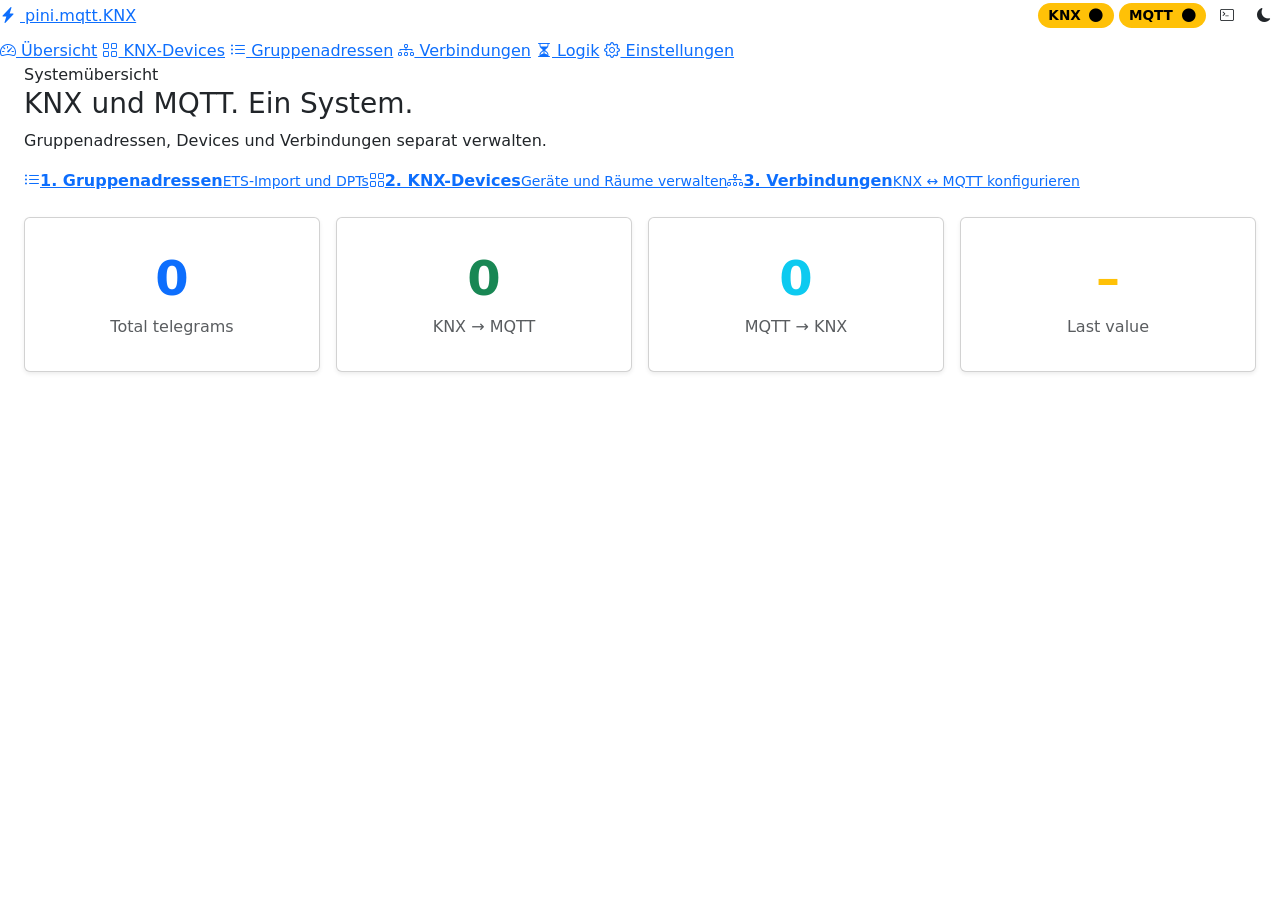
==== commit 0b849c77: "feat(ui): add logic page to primary navigation" ====
--- a/public/index.html
+++ b/public/index.html
@@ -127,6 +127,7 @@
     <a href="/devices.html"><i class="bi bi-grid"></i> KNX-Devices</a>
     <a href="/addresses.html"><i class="bi bi-list-ul"></i> Gruppenadressen</a>
     <a href="/routing.html"><i class="bi bi-diagram-3"></i> Verbindungen</a>
+    <a href="/logic.html"><i class="bi bi-hourglass-split"></i> Logik</a>
     <a href="/settings.html"><i class="bi bi-gear"></i> Einstellungen</a>
   </nav>
   <div class="app-shell-actions">
